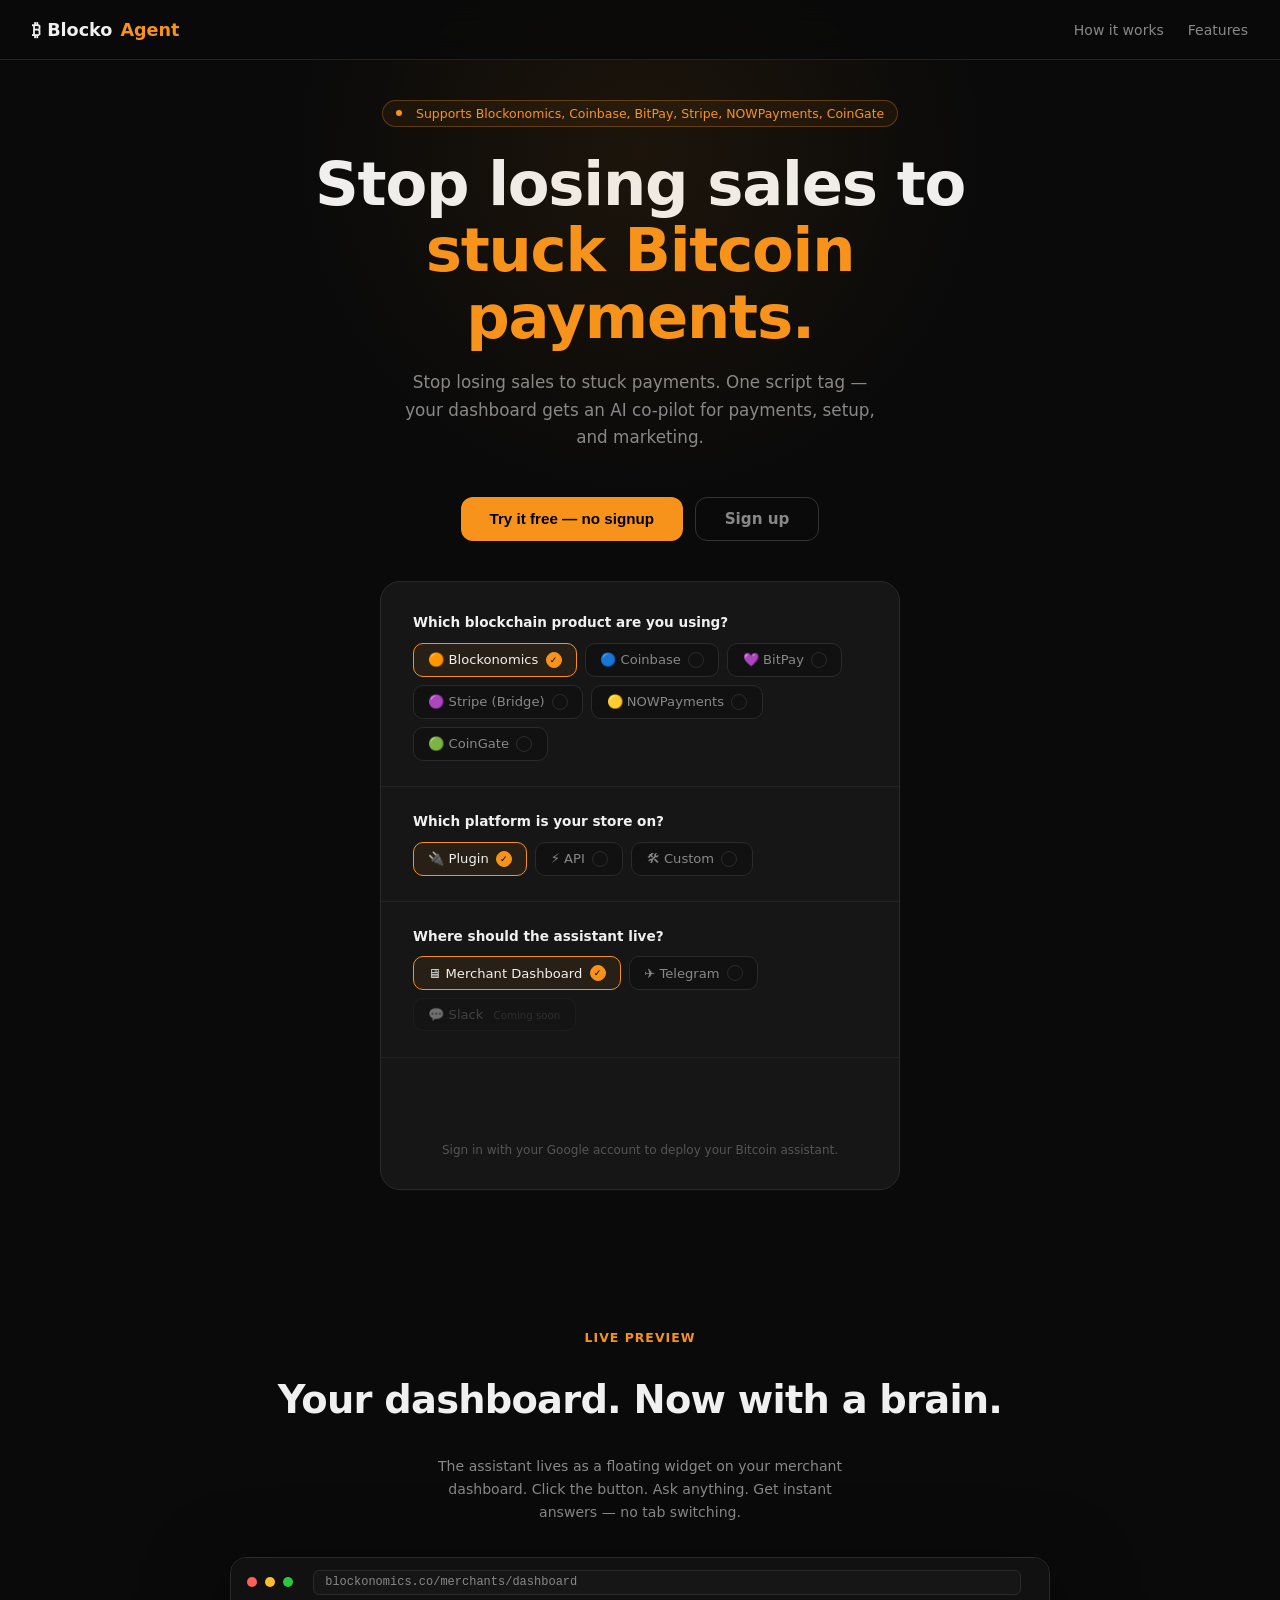
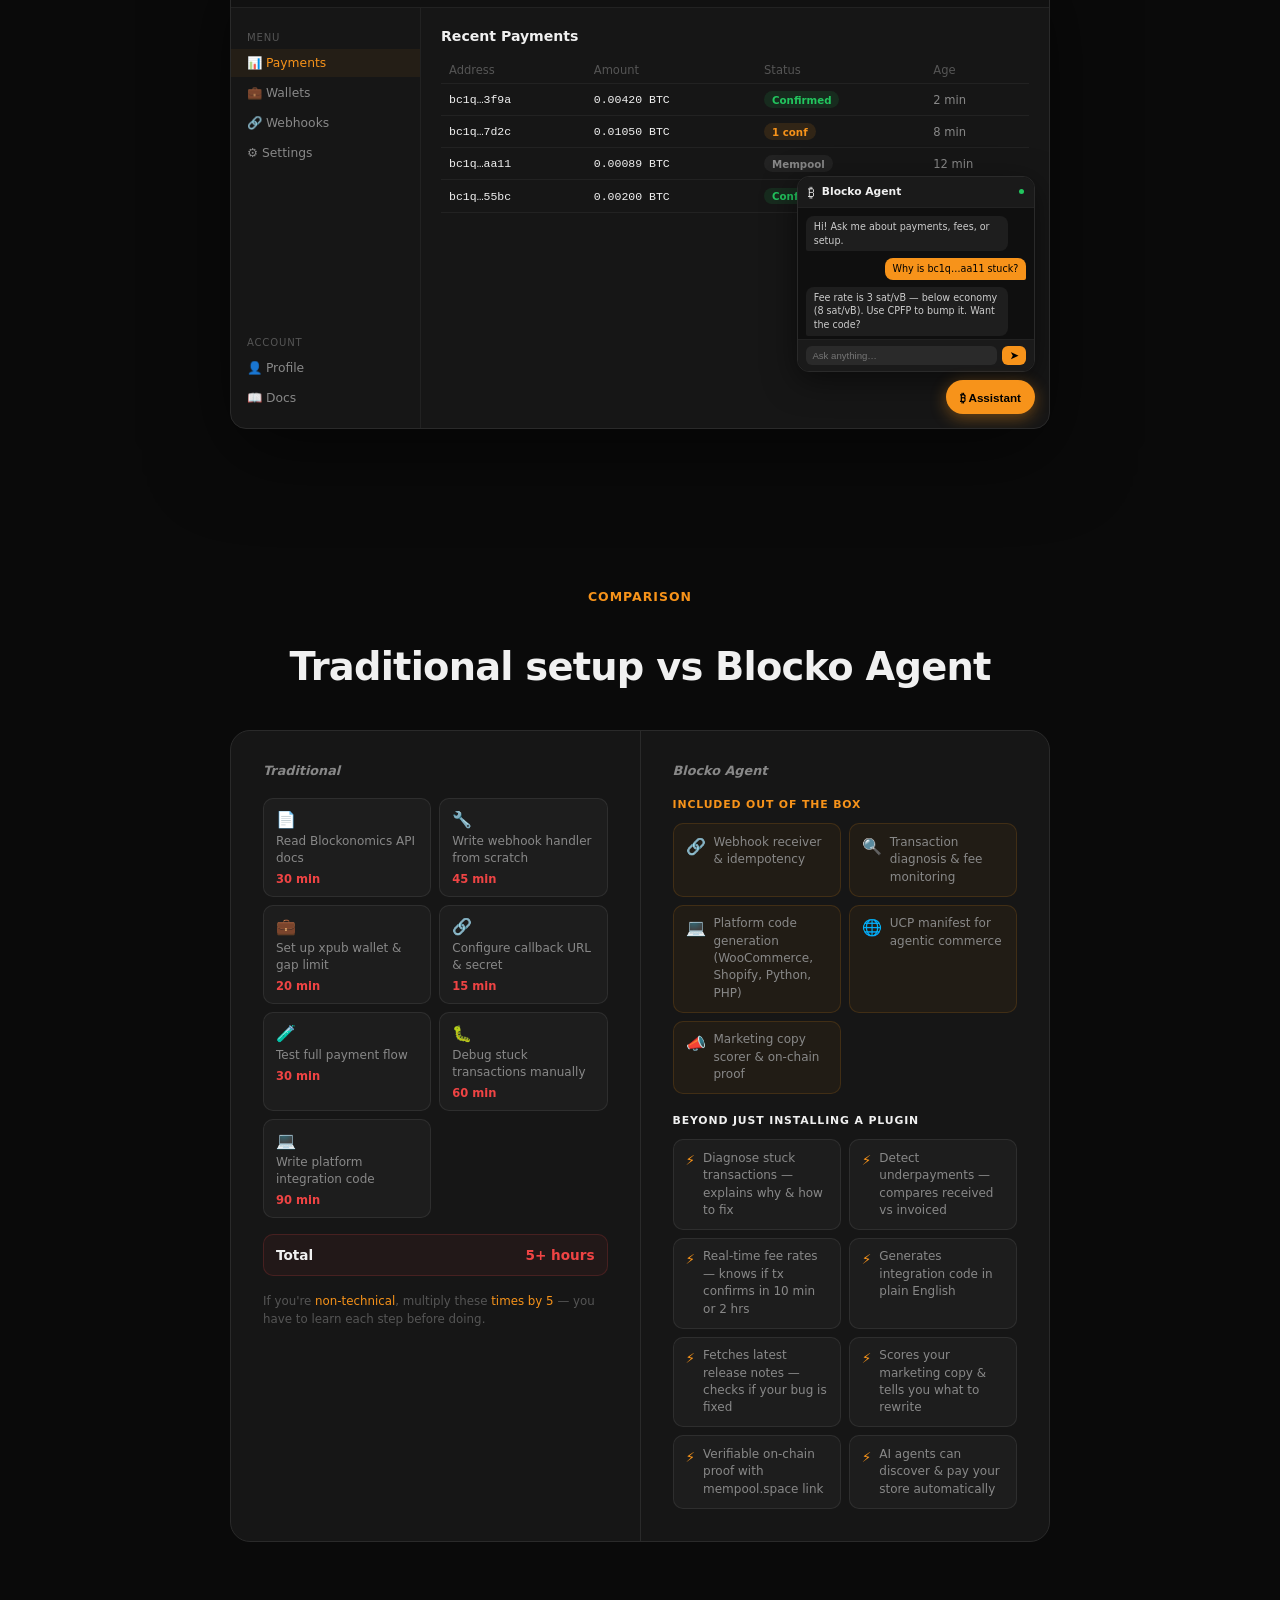
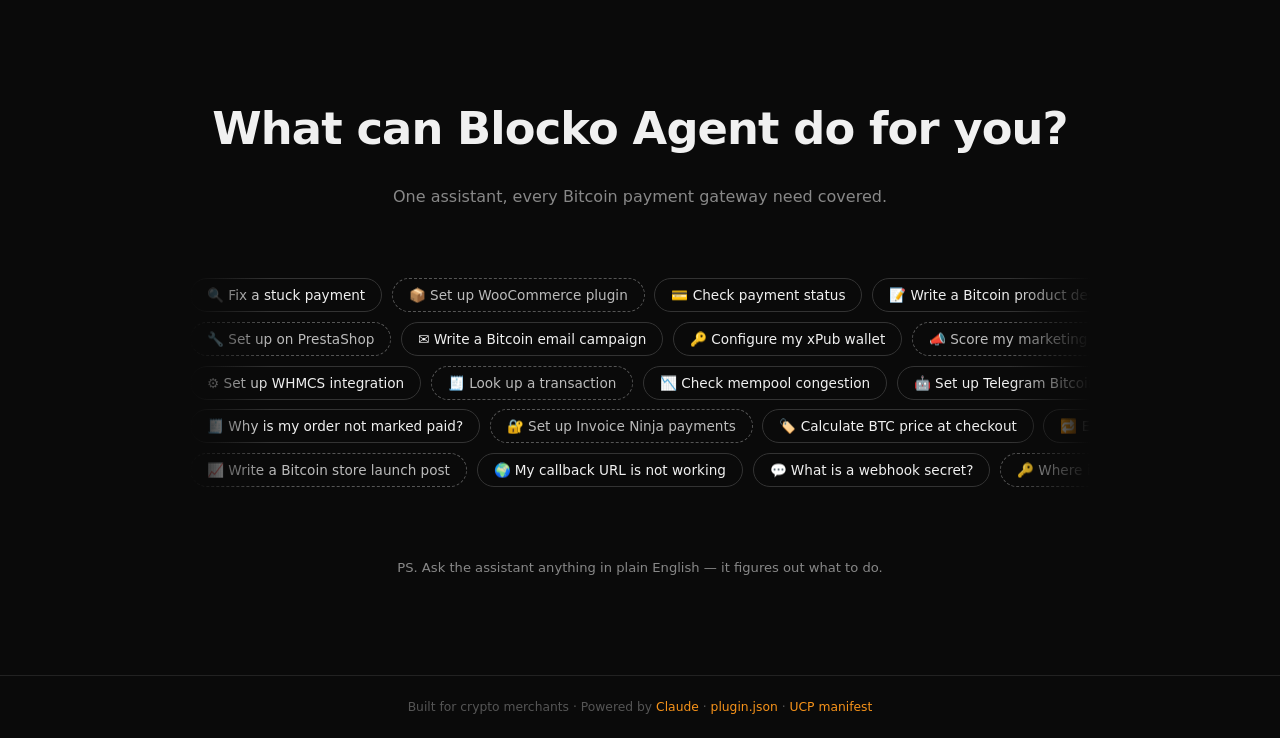
==== static/index.html @ c7f93635 "new ones" ====
<!DOCTYPE html>
<html lang="en">
<head>
  <meta charset="UTF-8"/>
  <meta name="viewport" content="width=device-width, initial-scale=1.0"/>
  <title>Blocko Agent — Bitcoin Merchant Assistant</title>
  <!-- Google Identity Services -->
  <script src="https://accounts.google.com/gsi/client" async defer></script>
  <style>
    *, *::before, *::after { box-sizing: border-box; margin: 0; padding: 0; }

    :root {
      --bg:       #0a0a0a;
      --surface:  #111111;
      --card:     #161616;
      --border:   #222222;
      --border2:  #2a2a2a;
      --orange:   #f7931a;
      --orange2:  #e07d10;
      --text:     #f0f0f0;
      --muted:    #888;
      --muted2:   #555;
    }

    html { scroll-behavior: smooth; }

    body {
      font-family: system-ui, -apple-system, 'Segoe UI', sans-serif;
      background: var(--bg);
      color: var(--text);
      min-height: 100vh;
      overflow-x: hidden;
    }

    /* ── NAV ──────────────────────────────────────────────────── */
    nav {
      position: fixed; top: 0; left: 0; right: 0; z-index: 100;
      display: flex; align-items: center; justify-content: space-between;
      padding: 0 2rem;
      height: 60px;
      background: rgba(10,10,10,0.85);
      backdrop-filter: blur(12px);
      border-bottom: 1px solid var(--border);
    }
    .nav-logo {
      display: flex; align-items: center; gap: 0.5rem;
      font-size: 1.1rem; font-weight: 700; color: var(--text);
      text-decoration: none;
    }
    .nav-logo span { color: var(--orange); }
    .nav-links { display: flex; align-items: center; gap: 1.5rem; }
    .nav-links a {
      font-size: 0.875rem; color: var(--muted);
      text-decoration: none; transition: color 0.15s;
    }
    .nav-links a:hover { color: var(--text); }
    .nav-cta {
      font-size: 0.875rem; font-weight: 600;
      padding: 0.45rem 1.1rem; border-radius: 8px;
      background: var(--orange); color: #000;
      text-decoration: none; transition: background 0.15s;
    }
    .nav-cta:hover { background: var(--orange2); }

    /* ── HERO ────────────────────────────────────────────────── */
    #hero {
      min-height: 100vh;
      display: flex; flex-direction: column;
      align-items: center; justify-content: center;
      padding: 100px 1.5rem 60px;
      position: relative;
      overflow: hidden;
    }
    #hero::before {
      content: '';
      position: absolute; top: -200px; left: 50%; transform: translateX(-50%);
      width: 700px; height: 700px;
      background: radial-gradient(circle, rgba(247,147,26,0.08) 0%, transparent 70%);
      pointer-events: none;
    }

    .hero-badge {
      display: inline-flex; align-items: center; gap: 0.4rem;
      font-size: 0.78rem; font-weight: 500;
      padding: 0.3rem 0.8rem; border-radius: 100px;
      border: 1px solid rgba(247,147,26,0.3);
      color: var(--orange); background: rgba(247,147,26,0.06);
      margin-bottom: 1.5rem;
    }
    .hero-badge .dot { width: 6px; height: 6px; border-radius: 50%; background: var(--orange); display:inline-block; }

    .hero-title {
      font-size: clamp(2.2rem, 5vw, 3.8rem);
      font-weight: 800;
      text-align: center;
      line-height: 1.1;
      letter-spacing: -0.02em;
      max-width: 720px;
      margin-bottom: 1.1rem;
    }
    .hero-title span { color: var(--orange); }

    .hero-sub {
      font-size: 1.05rem; color: var(--muted);
      text-align: center; max-width: 480px;
      line-height: 1.65; margin-bottom: 2.8rem;
    }

    /* Setup Card */
    .setup-card {
      width: 100%; max-width: 520px;
      background: var(--card);
      border: 1px solid var(--border2);
      border-radius: 20px;
      padding: 2rem;
      display: flex; flex-direction: column; gap: 1.6rem;
    }
    .setup-group label {
      display: block;
      font-size: 0.85rem; font-weight: 500; color: var(--muted);
      margin-bottom: 0.8rem;
    }
    .setup-group label strong { color: var(--text); }
    .option-row { display: flex; flex-wrap: wrap; gap: 0.5rem; }
    .opt {
      display: flex; align-items: center; gap: 0.45rem;
      padding: 0.5rem 0.9rem;
      border-radius: 10px;
      border: 1px solid var(--border2);
      background: var(--surface);
      font-size: 0.82rem; font-weight: 500; color: var(--muted);
      cursor: pointer; transition: all 0.15s;
      user-select: none;
    }
    .opt:hover { border-color: var(--orange); color: var(--text); }
    .opt.selected { border-color: var(--orange); background: rgba(247,147,26,0.08); color: var(--text); }
    .opt .check {
      width: 16px; height: 16px; border-radius: 50%;
      border: 1px solid var(--border2);
      display: flex; align-items: center; justify-content: center;
      font-size: 9px; color: transparent; transition: all 0.15s;
    }
    .opt.selected .check { background: var(--orange); border-color: var(--orange); color: #000; }
    .opt.coming { opacity: 0.38; cursor: not-allowed; pointer-events: none; }

    .card-divider { height: 1px; background: var(--border); margin: 0 -2rem; }

    .launch-btn {
      width: 100%; padding: 0.85rem; border: none; border-radius: 12px;
      background: var(--orange); color: #000;
      font-size: 0.95rem; font-weight: 700; cursor: pointer;
      transition: background 0.15s, transform 0.1s;
      display: flex; align-items: center; justify-content: center; gap: 0.5rem;
    }
    .launch-btn:hover { background: var(--orange2); transform: translateY(-1px); }
    .card-footer { text-align: center; font-size: 0.75rem; color: var(--muted2); }
    .card-footer a { color: var(--orange); text-decoration: none; }

    /* ── PREVIEW ─────────────────────────────────────────────── */
    #preview {
      padding: 80px 1.5rem;
      display: flex; flex-direction: column; align-items: center; gap: 2rem;
    }
    .section-label {
      font-size: 0.78rem; font-weight: 600; letter-spacing: 0.08em;
      color: var(--orange); text-transform: uppercase; text-align: center;
    }
    .section-title {
      font-size: clamp(1.6rem, 3vw, 2.4rem); font-weight: 800;
      text-align: center; letter-spacing: -0.02em; line-height: 1.2;
    }
    .browser-mockup {
      width: 100%; max-width: 820px;
      background: var(--card); border: 1px solid var(--border2);
      border-radius: 16px; overflow: hidden;
      box-shadow: 0 24px 80px rgba(0,0,0,0.5);
    }
    .browser-bar {
      background: var(--surface); padding: 0.75rem 1rem;
      display: flex; align-items: center; gap: 0.5rem;
      border-bottom: 1px solid var(--border);
    }
    .bdot { width: 10px; height: 10px; border-radius: 50%; }
    .bd-r { background:#ff5f57; } .bd-y { background:#febc2e; } .bd-g { background:#28c840; }
    .browser-url {
      flex: 1; margin: 0 0.75rem;
      background: var(--card); border: 1px solid var(--border2);
      border-radius: 6px; padding: 0.3rem 0.7rem;
      font-size: 0.75rem; color: var(--muted); font-family: monospace;
    }
    .dash-body { display: flex; height: 420px; }
    .dash-sidebar {
      width: 190px; border-right: 1px solid var(--border);
      padding: 1rem 0; display: flex; flex-direction: column; gap: 0.1rem; flex-shrink: 0;
    }
    .ds-title { padding: 0.5rem 1rem 0.25rem; font-size: 0.63rem; text-transform: uppercase; letter-spacing: 0.08em; color: var(--muted2); }
    .ds-item { padding: 0.45rem 1rem; font-size: 0.77rem; color: var(--muted); display: flex; align-items: center; gap: 0.45rem; }
    .ds-item.active { color: var(--orange); background: rgba(247,147,26,0.06); }
    .dash-main { flex: 1; padding: 1.25rem; position: relative; overflow: hidden; }
    .dash-main h3 { font-size: 0.88rem; color: var(--text); margin-bottom: 0.75rem; }
    .mock-table { width: 100%; border-collapse: collapse; font-size: 0.72rem; }
    .mock-table th { color: var(--muted2); font-weight: 500; padding: 0.4rem 0.5rem; text-align: left; border-bottom: 1px solid var(--border); }
    .mock-table td { padding: 0.45rem 0.5rem; color: var(--muted); border-bottom: 1px solid var(--border); }
    .mock-table td.val { color: var(--text); font-family: monospace; }
    .badge { display: inline-block; padding: 0.15rem 0.5rem; border-radius: 100px; font-size: 0.64rem; font-weight: 600; }
    .conf { background:rgba(34,197,94,0.12); color:#22c55e; }
    .pend { background:rgba(247,147,26,0.12); color:var(--orange); }
    .memp { background:rgba(120,120,120,0.12); color:var(--muted); }
    .widget-bubble { position: absolute; right: 14px; bottom: 14px; display: flex; flex-direction: column; align-items: flex-end; gap: 8px; }
    .widget-panel {
      width: 238px; height: 196px; background: #0f0f0f;
      border: 1px solid #2a2a2a; border-radius: 12px; overflow: hidden;
      box-shadow: 0 8px 32px rgba(0,0,0,0.5); display: flex; flex-direction: column;
    }
    .wp-hdr { background:#1a1a1a; padding:0.42rem 0.65rem; display:flex; align-items:center; gap:0.4rem; border-bottom:1px solid #222; }
    .wp-hdr .wi { font-size:0.85rem; }
    .wp-hdr .wt { font-size:0.67rem; font-weight:600; color:#f0f0f0; }
    .wp-hdr .wd { width:5px; height:5px; border-radius:50%; background:#22c55e; margin-left:auto; }
    .wp-msgs { flex:1; padding:0.5rem; display:flex; flex-direction:column; gap:0.4rem; overflow:hidden; }
    .wm { padding:0.28rem 0.48rem; border-radius:8px; font-size:0.6rem; line-height:1.4; max-width:92%; }
    .wm.b { background:#1e1e1e; color:#ccc; align-self:flex-start; border-bottom-left-radius:2px; }
    .wm.u { background:#f7931a; color:#000; align-self:flex-end; border-bottom-right-radius:2px; }
    .wp-inp { padding:0.38rem 0.5rem; background:#1a1a1a; border-top:1px solid #222; display:flex; gap:0.3rem; }
    .wp-inp input { flex:1; background:#2a2a2a; border:none; border-radius:6px; padding:0.25rem 0.4rem; font-size:0.6rem; color:#888; }
    .wp-inp button { background:#f7931a; border:none; border-radius:6px; padding:0.25rem 0.5rem; font-size:0.6rem; font-weight:700; color:#000; }
    .float-btn {
      display:flex; align-items:center; gap:6px; background:var(--orange);
      color:#000; border:none; border-radius:100px; padding:0 14px; height:34px;
      font-size:0.73rem; font-weight:700; cursor:pointer;
      box-shadow:0 4px 16px rgba(247,147,26,0.4);
    }

    /* ── COMPARISON ──────────────────────────────────────────── */
    #comparison {
      padding: 80px 1.5rem;
      display: flex; flex-direction: column; align-items: center; gap: 2.5rem;
    }
    .compare-grid {
      width: 100%; max-width: 820px;
      display: grid; grid-template-columns: 1fr 1px 1fr;
      background: var(--card); border: 1px solid var(--border2); border-radius: 20px; overflow: hidden;
    }
    .compare-col { padding: 2rem; }
    .compare-div { background: var(--border2); }
    .compare-col h3 { font-size: 0.8rem; font-style: italic; color: var(--muted); margin-bottom: 1.25rem; }
    .cmp-row { display:flex; justify-content:space-between; align-items:center; padding:0.55rem 0; border-bottom:1px solid var(--border); font-size:0.81rem; color:var(--muted); }
    .cmp-row .t { color:var(--muted2); font-size:0.77rem; white-space:nowrap; margin-left:1rem; }
    .cmp-total { display:flex; justify-content:space-between; padding:0.7rem 0 0; font-size:0.85rem; font-weight:700; color:var(--text); }
    .cmp-total .t { color:#ef4444; }
    .cmp-note { font-size:0.74rem; color:var(--muted2); margin-top:1rem; line-height:1.55; }
    .cmp-note .hl { color:var(--orange); }
    .big-time { font-size:4rem; font-weight:900; color:var(--text); line-height:1; margin:0.5rem 0 0.75rem; }
    .big-desc { font-size:0.81rem; color:var(--muted); line-height:1.65; }
    .incl-box { margin-top:1.5rem; padding:1rem; background:rgba(247,147,26,0.05); border:1px solid rgba(247,147,26,0.18); border-radius:12px; font-size:0.77rem; color:var(--muted); line-height:1.7; }
    .incl-box strong { color:var(--orange); }
    .trad-grid { display:grid; grid-template-columns:1fr 1fr; gap:0.5rem; margin-bottom:1rem; }
    .trad-card {
      display:flex; flex-direction:column; gap:0.3rem;
      background:rgba(255,255,255,0.03); border:1px solid rgba(255,255,255,0.08);
      border-radius:10px; padding:0.65rem 0.75rem;
    }
    .trad-icon { font-size:1rem; }
    .trad-label { font-size:0.75rem; color:var(--muted); line-height:1.4; }
    .trad-time { font-size:0.72rem; font-weight:700; color:#ef4444; }
    .trad-total { display:flex; justify-content:space-between; align-items:center; padding:0.75rem 0.75rem; background:rgba(239,68,68,0.06); border:1px solid rgba(239,68,68,0.18); border-radius:10px; font-size:0.85rem; font-weight:700; color:var(--text); margin-bottom:0.75rem; }
    .agent-section-label { font-size:0.68rem; font-weight:700; text-transform:uppercase; letter-spacing:0.08em; margin-bottom:0.75rem; }
    .agent-features { display:grid; grid-template-columns:1fr 1fr; gap:0.5rem; margin-bottom:1rem; }
    .agent-feat {
      display:flex; align-items:flex-start; gap:0.5rem;
      background:rgba(247,147,26,0.05); border:1px solid rgba(247,147,26,0.15);
      border-radius:10px; padding:0.6rem 0.75rem;
      font-size:0.75rem; color:var(--muted); line-height:1.45;
    }
    .agent-feat .fi { font-size:1rem; flex-shrink:0; margin-top:0.05rem; }
    .agent-beyond { display:grid; grid-template-columns:1fr 1fr; gap:0.5rem; }
    .agent-beyond-item {
      display:flex; align-items:flex-start; gap:0.5rem;
      background:rgba(255,255,255,0.03); border:1px solid rgba(255,255,255,0.08);
      border-radius:10px; padding:0.6rem 0.75rem;
      font-size:0.75rem; color:var(--muted); line-height:1.45;
    }
    .agent-beyond-item .fi { color:var(--orange); font-size:0.85rem; flex-shrink:0; margin-top:0.1rem; }

    /* ── USE CASES ───────────────────────────────────────────── */
    #usecases {
      padding: 80px 1.5rem 100px;
      display: flex; flex-direction: column; align-items: center; gap: 2rem;
    }
    .tags-wrap { width:100%; max-width:900px; overflow:hidden; position:relative; }
    .tags-wrap::before, .tags-wrap::after {
      content:''; position:absolute; top:0; bottom:0; width:80px; z-index:2; pointer-events:none;
    }
    .tags-wrap::before { left:0; background:linear-gradient(to right, var(--bg), transparent); }
    .tags-wrap::after  { right:0; background:linear-gradient(to left,  var(--bg), transparent); }
    .trow { display:flex; gap:0.6rem; width:max-content; margin-bottom:0.6rem; }
    .trow.r1 { animation: sl 28s linear infinite; }
    .trow.r2 { animation: sr 34s linear infinite; }
    .trow.r3 { animation: sl 22s linear infinite; }
    @keyframes sl { from{transform:translateX(0)} to{transform:translateX(-50%)} }
    @keyframes sr { from{transform:translateX(-50%)} to{transform:translateX(0)} }
    .utag {
      display:inline-flex; align-items:center; gap:0.5rem;
      padding:0.5rem 1rem; border:1px solid #333;
      border-radius:100px; background:transparent;
      font-size:0.85rem; color:var(--text); white-space:nowrap;
      font-weight:500;
    }
    .utag.dash { border-style: dashed; border-color: #555; color: #bbb; }
    .uc-ps { font-size:0.82rem; color:var(--muted2); text-align:center; margin-top:2rem; font-style:italic; }
    .uc-ps em { color:var(--muted); font-style:normal; }

    .google-btn {
      width:100%; padding:0.75rem; border-radius:12px;
      background:#fff; color:#1f1f1f;
      border: none;
      font-size:0.92rem; font-weight:600;
      cursor:pointer; transition: box-shadow 0.15s, transform 0.1s;
      display:flex; align-items:center; justify-content:center; gap:0.6rem;
      font-family: system-ui, sans-serif;
    }
    .google-btn:hover { box-shadow: 0 2px 12px rgba(255,255,255,0.15); transform:translateY(-1px); }
    .google-btn:active { transform:translateY(0); }

    .ptab {
      padding:0.35rem 0.85rem; border-radius:100px; border:1px solid #2a2a2a;
      background:transparent; color:var(--muted); font-size:0.75rem; cursor:pointer;
      transition:all 0.15s;
    }
    .ptab:hover { border-color:#555; color:var(--text); }
    .ptab.active { background:var(--orange); color:#000; border-color:var(--orange); font-weight:600; }

    /* ── FOOTER ──────────────────────────────────────────────── */
    footer { border-top:1px solid var(--border); padding:1.5rem; text-align:center; font-size:0.77rem; color:var(--muted2); }
    footer a { color:var(--orange); text-decoration:none; }
  </style>
</head>
<body>
<!-- Runs before paint — redirects immediately if already signed in, no flash -->
<script>
  if (localStorage.getItem('blocko_merchant')) {
    window.location.replace('/dashboard.html');
  }
</script>

<!-- NAV -->
<nav>
  <a href="#" class="nav-logo">₿ Blocko<span>Agent</span></a>
  <div class="nav-links">
    <a href="#comparison">How it works</a>
    <a href="#usecases">Features</a>
    <a id="nav-dashboard-link" href="/dashboard.html" style="display:none;color:var(--orange);font-weight:600;">Dashboard</a>
    <button id="nav-logout-btn" onclick="navLogout()" style="display:none;font-size:0.875rem;font-weight:600;padding:0.4rem 1rem;border:1px solid #333;border-radius:8px;background:transparent;color:var(--muted);cursor:pointer;transition:all 0.15s;" onmouseover="this.style.color='#f55';this.style.borderColor='#f55'" onmouseout="this.style.color='var(--muted)';this.style.borderColor='#333'">Logout</button>
  </div>
</nav>

<!-- ══════════════════════════════════════════════════════════════
     SECTION 1 — HERO (like SimpleClaw deploy card)
══════════════════════════════════════════════════════════════ -->
<section id="hero">
  <div class="hero-badge">
    <span class="dot"></span>&nbsp; Supports Blockonomics, Coinbase, BitPay, Stripe, NOWPayments, CoinGate
  </div>

  <h1 class="hero-title">
    Stop losing sales to<br/><span>stuck Bitcoin payments.</span>
  </h1>
  <p class="hero-sub">
    Stop losing sales to stuck payments. One script tag — your
    dashboard gets an AI co-pilot for payments, setup, and marketing.
  </p>

  <!-- Try before signup CTA -->
  <div style="display:flex;gap:0.75rem;margin-bottom:2.5rem;">
    <button onclick="openTrialChat()" style="padding:0.75rem 1.8rem;border:none;border-radius:12px;background:var(--orange);color:#000;font-size:0.95rem;font-weight:700;cursor:pointer;transition:all 0.15s;display:flex;align-items:center;gap:0.5rem;" onmouseover="this.style.transform='translateY(-1px)'" onmouseout="this.style.transform='none'">
      Try it free — no signup
    </button>
    <a href="#hero" onclick="event.preventDefault();document.getElementById('setup-card').scrollIntoView({behavior:'smooth'})" style="padding:0.75rem 1.8rem;border:1px solid #333;border-radius:12px;background:transparent;color:var(--muted);font-size:0.95rem;font-weight:600;cursor:pointer;text-decoration:none;display:flex;align-items:center;transition:all 0.15s;" onmouseover="this.style.borderColor='#555';this.style.color='var(--text)'" onmouseout="this.style.borderColor='#333';this.style.color='var(--muted)'">
      Sign up
    </a>
  </div>

  <!-- Welcome back card — shown when user has signed up before but is logged out -->
  <div id="welcome-back-card" class="setup-card" style="display:none;text-align:center;">
    <div style="font-size:2.5rem;margin-bottom:0.75rem;">₿</div>
    <div style="font-size:1.1rem;font-weight:700;margin-bottom:0.4rem;">Welcome back, <span id="wb-name" style="color:var(--orange);"></span></div>
    <div style="font-size:0.85rem;color:var(--muted);margin-bottom:1.75rem;">Sign in to continue to your dashboard.</div>

    <div id="wb-google-wrap" style="display:none;justify-content:center;margin-bottom:1rem;"></div>
    <button id="wb-fallback-btn" class="google-btn" style="margin-bottom:1rem;" onclick="handleWelcomeBackSignIn()">
      <svg width="18" height="18" viewBox="0 0 48 48" style="flex-shrink:0">
        <path fill="#EA4335" d="M24 9.5c3.54 0 6.71 1.22 9.21 3.6l6.85-6.85C35.9 2.38 30.47 0 24 0 14.62 0 6.51 5.38 2.56 13.22l7.98 6.19C12.43 13.72 17.74 9.5 24 9.5z"/>
        <path fill="#4285F4" d="M46.98 24.55c0-1.57-.15-3.09-.38-4.55H24v9.02h12.94c-.58 2.96-2.26 5.48-4.78 7.18l7.73 6c4.51-4.18 7.09-10.36 7.09-17.65z"/>
        <path fill="#FBBC05" d="M10.53 28.59c-.48-1.45-.76-2.99-.76-4.59s.27-3.14.76-4.59l-7.98-6.19C.92 16.46 0 20.12 0 24c0 3.88.92 7.54 2.56 10.78l7.97-6.19z"/>
        <path fill="#34A853" d="M24 48c6.48 0 11.93-2.13 15.89-5.81l-7.73-6c-2.15 1.45-4.92 2.3-8.16 2.3-6.26 0-11.57-4.22-13.47-9.91l-7.98 6.19C6.51 42.62 14.62 48 24 48z"/>
      </svg>
      Sign in with Google
    </button>
    <div>
      <a href="#" onclick="showSetupForm(event)" style="font-size:0.78rem;color:var(--muted);text-decoration:underline;">Not you? Sign in with a different account</a>
    </div>
  </div>

  <!-- Setup card — shown only on first visit -->
  <div class="setup-card" id="setup-card">

    <div class="setup-group">
      <label><strong>Which blockchain product are you using?</strong></label>
      <div class="option-row" id="chain" style="flex-wrap:wrap;">
        <div class="opt selected" data-v="blockonomics">🟠 Blockonomics <span class="check">✓</span></div>
        <div class="opt" data-v="coinbase">🔵 Coinbase <span class="check">✓</span></div>
        <div class="opt" data-v="bitpay">💜 BitPay <span class="check">✓</span></div>
        <div class="opt" data-v="stripe">🟣 Stripe (Bridge) <span class="check">✓</span></div>
        <div class="opt" data-v="nowpayments">🟡 NOWPayments <span class="check">✓</span></div>
        <div class="opt" data-v="coingate">🟢 CoinGate <span class="check">✓</span></div>
      </div>
    </div>

    <div class="card-divider"></div>

    <div class="setup-group">
      <label><strong>Which platform is your store on?</strong></label>
      <div class="option-row" id="plat">
        <div class="opt selected" data-v="plugin">🔌 Plugin <span class="check">✓</span></div>
        <div class="opt" data-v="api">⚡ API <span class="check">✓</span></div>
        <div class="opt" data-v="custom">🛠 Custom <span class="check">✓</span></div>
      </div>
    </div>

    <div class="card-divider"></div>

    <div class="setup-group">
      <label><strong>Where should the assistant live?</strong></label>
      <div class="option-row" id="chan">
        <div class="opt selected" data-v="dash">🖥 Merchant Dashboard <span class="check">✓</span></div>
        <div class="opt" data-v="telegram">✈️ Telegram <span class="check">✓</span></div>
        <div class="opt coming">💬 Slack <span style="font-size:.64rem;color:var(--muted2);margin-left:3px;">Coming soon</span></div>
      </div>
    </div>

    <div class="card-divider"></div>

    <!-- Google Identity Services button (only rendered when GOOGLE_CLIENT_ID is injected) -->
    <div id="g_id_onload"
         data-client_id="925326144634-nipnhqbi6ss76av8ttlqr9fnku62t1rt.apps.googleusercontent.com"
         data-callback="onGoogleCredential"
         data-auto_prompt="false">
    </div>
    <div id="google-signin-wrap" style="display:none;justify-content:center;">
      <div class="g_id_signin"
           data-type="standard"
           data-shape="rectangular"
           data-theme="outline"
           data-text="signin_with"
           data-size="large"
           data-logo_alignment="left"
           data-width="320">
      </div>
    </div>

    <!-- Default sign-in button — always shown unless real GSI takes over -->
    <button id="fallback-signin-btn" class="google-btn" onclick="handleFallbackSignIn()">
      <svg width="18" height="18" viewBox="0 0 48 48" style="flex-shrink:0">
        <path fill="#EA4335" d="M24 9.5c3.54 0 6.71 1.22 9.21 3.6l6.85-6.85C35.9 2.38 30.47 0 24 0 14.62 0 6.51 5.38 2.56 13.22l7.98 6.19C12.43 13.72 17.74 9.5 24 9.5z"/>
        <path fill="#4285F4" d="M46.98 24.55c0-1.57-.15-3.09-.38-4.55H24v9.02h12.94c-.58 2.96-2.26 5.48-4.78 7.18l7.73 6c4.51-4.18 7.09-10.36 7.09-17.65z"/>
        <path fill="#FBBC05" d="M10.53 28.59c-.48-1.45-.76-2.99-.76-4.59s.27-3.14.76-4.59l-7.98-6.19C.92 16.46 0 20.12 0 24c0 3.88.92 7.54 2.56 10.78l7.97-6.19z"/>
        <path fill="#34A853" d="M24 48c6.48 0 11.93-2.13 15.89-5.81l-7.73-6c-2.15 1.45-4.92 2.3-8.16 2.3-6.26 0-11.57-4.22-13.47-9.91l-7.98 6.19C6.51 42.62 14.62 48 24 48z"/>
      </svg>
      Sign in with Google
    </button>

    <p class="card-footer" style="margin-top:0.5rem;">
      Sign in with your Google account to deploy your Bitcoin assistant.
    </p>
  </div>

  <!-- Code snippet modal -->
  <div id="snippet-modal" style="display:none;position:fixed;inset:0;z-index:300;background:rgba(0,0,0,0.85);align-items:center;justify-content:center;overflow-y:auto;padding:1rem;">
    <div style="background:#161616;border:1px solid #2a2a2a;border-radius:20px;padding:2rem;max-width:560px;width:100%;margin:auto;">

      <div style="font-size:1.05rem;font-weight:700;margin-bottom:0.3rem;">Add Blocko Agent to your store</div>
      <p style="font-size:0.82rem;color:#888;margin-bottom:1.5rem;">Choose where you want the assistant to live, then follow the steps.</p>

      <!-- Snippet — only shown for Merchant Dashboard tab -->
      <div id="snippet-block" style="background:#0f0f0f;border:1px solid #2a2a2a;border-radius:10px;padding:0.85rem 1rem;margin-bottom:1.5rem;position:relative;">
        <code id="snippet-code" style="font-size:0.7rem;color:#f0f0f0;font-family:monospace;word-break:break-all;line-height:1.7;display:block;padding-right:4rem;"></code>
        <button onclick="copySnippet()" id="copy-btn" style="position:absolute;top:0.6rem;right:0.6rem;background:#f7931a;border:none;border-radius:6px;padding:0.3rem 0.8rem;font-size:0.72rem;font-weight:700;color:#000;cursor:pointer;">Copy</button>
      </div>

      <!-- Platform tabs -->
      <div style="display:flex;gap:0.4rem;margin-bottom:1rem;">
        <button class="ptab active" onclick="showTab('dash',this)">🖥 Merchant Dashboard</button>
        <button class="ptab" onclick="showTab('telegram',this)">✈️ Telegram</button>
      </div>

      <!-- Instructions — dynamic based on platform selection -->
      <div id="tab-dash" class="ptab-content" style="font-size:0.8rem;color:#aaa;line-height:1.8;">

        <!-- Platform sub-tabs (shown only when >1 platform selected) -->
        <div id="plat-subtabs" style="display:none;gap:0.35rem;margin-bottom:1rem;flex-wrap:wrap;"></div>

        <!-- Unified instruction panel -->
        <div id="instr-panel">

          <div id="instr-plugin" style="display:none;">
            <strong style="color:#f0f0f0;">Plugin-based store (WooCommerce / Shopify / PrestaShop)</strong><br/><br/>
            <strong style="color:#ccc;">WooCommerce:</strong> Go to <code style="background:#2a2a2a;padding:1px 5px;border-radius:3px;">Appearance → Theme Editor → footer.php</code>, paste just before <code style="background:#2a2a2a;padding:1px 5px;border-radius:3px;">&lt;/body&gt;</code>, click <strong style="color:#f7931a;">Update File</strong>.<br/><br/>
            <strong style="color:#ccc;">Shopify:</strong> Go to <code style="background:#2a2a2a;padding:1px 5px;border-radius:3px;">Online Store → Themes → Edit code → theme.liquid</code>, paste before <code style="background:#2a2a2a;padding:1px 5px;border-radius:3px;">&lt;/body&gt;</code>, save.<br/><br/>
            <strong style="color:#ccc;">PrestaShop:</strong> Go to <code style="background:#2a2a2a;padding:1px 5px;border-radius:3px;">Design → Theme & Logo → Advanced customisation</code>, edit <code style="background:#2a2a2a;padding:1px 5px;border-radius:3px;">footer.tpl</code>, paste before <code style="background:#2a2a2a;padding:1px 5px;border-radius:3px;">&lt;/body&gt;</code>.
          </div>

          <div id="instr-api" style="display:none;">
            <strong style="color:#f0f0f0;">API-based store (FastAPI / Flask / Django / Express)</strong><br/><br/>
            1. Open your main layout/template file<br/>
            2. Find the closing <code style="background:#2a2a2a;padding:1px 5px;border-radius:3px;">&lt;/body&gt;</code> tag<br/>
            3. Paste the snippet just above it<br/>
            4. Redeploy — the <strong style="color:#f7931a;">₿ Assistant</strong> button will appear<br/><br/>
            <strong style="color:#ccc;">FastAPI/Flask:</strong> Add to <code style="background:#2a2a2a;padding:1px 5px;border-radius:3px;">base.html</code> &nbsp;|&nbsp;
            <strong style="color:#ccc;">Django:</strong> Add inside <code style="background:#2a2a2a;padding:1px 5px;border-radius:3px;">{% block extrascripts %}</code> &nbsp;|&nbsp;
            <strong style="color:#ccc;">Express:</strong> Add to <code style="background:#2a2a2a;padding:1px 5px;border-radius:3px;">layout.ejs</code>
          </div>

          <div id="instr-custom" style="display:none;">
            <strong style="color:#f0f0f0;">Custom website</strong><br/><br/>
            1. Open your admin/checkout page (e.g. <code style="background:#2a2a2a;padding:1px 5px;border-radius:3px;">admin.html</code>)<br/>
            2. Find <code style="background:#2a2a2a;padding:1px 5px;border-radius:3px;">&lt;/body&gt;</code> at the bottom<br/>
            3. Paste the snippet on the line just above it<br/>
            4. Save and refresh — a <strong style="color:#f7931a;">₿ Assistant</strong> button appears in the bottom-right<br/><br/>
            <strong style="color:#ccc;">Tip:</strong> Add only to your admin page to keep the assistant private.
          </div>

          <div id="instr-default">
            <strong style="color:#f0f0f0;">Add to your store</strong><br/><br/>
            1. Open your page file in a text editor<br/>
            2. Find <code style="background:#2a2a2a;padding:1px 5px;border-radius:3px;">&lt;/body&gt;</code> at the bottom<br/>
            3. Paste the snippet on the line just above it<br/>
            4. Save and refresh — a <strong style="color:#f7931a;">₿ Assistant</strong> button will appear in the bottom-right
          </div>

        </div>
      </div>

      <div id="tab-telegram" class="ptab-content" style="display:none;">

        <!-- How to get token -->
        <div style="font-size:0.78rem;color:#aaa;line-height:1.75;margin-bottom:1.25rem;">
          <strong style="color:#f0f0f0;display:block;margin-bottom:0.5rem;">How to get your bot token:</strong>
          1. Open Telegram and go to <strong style="color:#f0f0f0;">@BotFather</strong><br/>
          2. Start a chat and type <code style="background:#2a2a2a;padding:1px 5px;border-radius:3px;">/newbot</code><br/>
          3. Follow the prompts to name your bot and choose a username<br/>
          4. BotFather will send you a token — copy the entire thing (looks like: <code style="background:#2a2a2a;padding:1px 5px;border-radius:3px;">1234567890:ABCdef...</code>)<br/>
          5. Paste it below and click <strong style="color:#f7931a;">Save &amp; Connect</strong>
        </div>

        <!-- Token input -->
        <div style="margin-bottom:0.75rem;">
          <label style="font-size:0.75rem;color:#888;display:block;margin-bottom:0.4rem;">Enter bot token</label>
          <input id="tg-token" type="text" placeholder="1234567890:ABCdefGHIjklMNOpqrsTUVwxyz"
            style="width:100%;background:#0f0f0f;border:1px solid #2a2a2a;border-radius:8px;padding:0.55rem 0.75rem;color:#f0f0f0;font-size:0.78rem;font-family:monospace;outline:none;"
            onfocus="this.style.borderColor='#f7931a'" onblur="this.style.borderColor='#2a2a2a'"/>
        </div>

        <button onclick="connectTelegram()" style="width:100%;padding:0.65rem;border:none;border-radius:10px;background:#f7931a;color:#000;font-size:0.85rem;font-weight:700;cursor:pointer;margin-bottom:0.5rem;">
          Save &amp; Connect
        </button>

        <div id="tg-status" style="font-size:0.75rem;text-align:center;min-height:1.2rem;color:#22c55e;display:none;">
          Bot token saved. Your Telegram bot is connected.
        </div>
      </div>

      <p style="font-size:0.75rem;color:#444;margin-top:1rem;margin-bottom:1.25rem;">Once added, a <strong style="color:#f7931a;">₿ Assistant</strong> button appears on your admin page. Customers visiting your store will not see it.</p>

      <div style="display:flex;gap:0.75rem;">
        <button onclick="document.getElementById('snippet-modal').style.display='none'" style="flex:1;padding:0.65rem;border:1px solid #2a2a2a;border-radius:10px;background:transparent;color:#888;font-size:0.85rem;cursor:pointer;">Close</button>
        <a href="/widget" style="flex:1;padding:0.65rem;border:none;border-radius:10px;background:#f7931a;color:#000;font-size:0.85rem;font-weight:700;cursor:pointer;text-align:center;text-decoration:none;">Preview widget →</a>
      </div>
    </div>
  </div>
</section>

<!-- ══════════════════════════════════════════════════════════════
     SECTION 2 — LIVE DASHBOARD PREVIEW (image / mockup)
══════════════════════════════════════════════════════════════ -->
<section id="preview">
  <p class="section-label">Live preview</p>
  <h2 class="section-title">Your dashboard. Now with a brain.</h2>
  <p style="color:var(--muted);font-size:.88rem;text-align:center;max-width:440px;line-height:1.65;">
    The assistant lives as a floating widget on your merchant dashboard.
    Click the button. Ask anything. Get instant answers — no tab switching.
  </p>

  <div class="browser-mockup">
    <div class="browser-bar">
      <div class="bdot bd-r"></div>
      <div class="bdot bd-y"></div>
      <div class="bdot bd-g"></div>
      <div class="browser-url">blockonomics.co/merchants/dashboard</div>
    </div>
    <div class="dash-body">
      <div class="dash-sidebar">
        <div class="ds-title">Menu</div>
        <div class="ds-item active">📊 Payments</div>
        <div class="ds-item">💼 Wallets</div>
        <div class="ds-item">🔗 Webhooks</div>
        <div class="ds-item">⚙️ Settings</div>
        <div class="ds-title" style="margin-top:auto">Account</div>
        <div class="ds-item">👤 Profile</div>
        <div class="ds-item">📖 Docs</div>
      </div>
      <div class="dash-main">
        <h3>Recent Payments</h3>
        <table class="mock-table">
          <thead><tr><th>Address</th><th>Amount</th><th>Status</th><th>Age</th></tr></thead>
          <tbody>
            <tr><td class="val">bc1q…3f9a</td><td class="val">0.00420 BTC</td><td><span class="badge conf">Confirmed</span></td><td>2 min</td></tr>
            <tr><td class="val">bc1q…7d2c</td><td class="val">0.01050 BTC</td><td><span class="badge pend">1 conf</span></td><td>8 min</td></tr>
            <tr><td class="val">bc1q…aa11</td><td class="val">0.00089 BTC</td><td><span class="badge memp">Mempool</span></td><td>12 min</td></tr>
            <tr><td class="val">bc1q…55bc</td><td class="val">0.00200 BTC</td><td><span class="badge conf">Confirmed</span></td><td>1 hr</td></tr>
          </tbody>
        </table>

        <!-- Floating widget mockup -->
        <div class="widget-bubble">
          <div class="widget-panel">
            <div class="wp-hdr">
              <span class="wi">₿</span>
              <span class="wt">Blocko Agent</span>
              <div class="wd"></div>
            </div>
            <div class="wp-msgs">
              <div class="wm b">Hi! Ask me about payments, fees, or setup.</div>
              <div class="wm u">Why is bc1q…aa11 stuck?</div>
              <div class="wm b">Fee rate is 3 sat/vB — below economy (8 sat/vB). Use CPFP to bump it. Want the code?</div>
            </div>
            <div class="wp-inp">
              <input placeholder="Ask anything…" readonly/>
              <button>➤</button>
            </div>
          </div>
          <button class="float-btn">₿ Assistant</button>
        </div>
      </div>
    </div>
  </div>
</section>

<!-- ══════════════════════════════════════════════════════════════
     SECTION 3 — COMPARISON (like SimpleClaw comparison)
══════════════════════════════════════════════════════════════ -->
<section id="comparison">
  <p class="section-label">Comparison</p>
  <h2 class="section-title">Traditional setup vs Blocko Agent</h2>

  <div class="compare-grid">
    <div class="compare-col">
      <h3>Traditional</h3>
      <div class="trad-grid">
        <div class="trad-card"><span class="trad-icon">📄</span><span class="trad-label">Read Blockonomics API docs</span><span class="trad-time">30 min</span></div>
        <div class="trad-card"><span class="trad-icon">🔧</span><span class="trad-label">Write webhook handler from scratch</span><span class="trad-time">45 min</span></div>
        <div class="trad-card"><span class="trad-icon">💼</span><span class="trad-label">Set up xpub wallet &amp; gap limit</span><span class="trad-time">20 min</span></div>
        <div class="trad-card"><span class="trad-icon">🔗</span><span class="trad-label">Configure callback URL &amp; secret</span><span class="trad-time">15 min</span></div>
        <div class="trad-card"><span class="trad-icon">🧪</span><span class="trad-label">Test full payment flow</span><span class="trad-time">30 min</span></div>
        <div class="trad-card"><span class="trad-icon">🐛</span><span class="trad-label">Debug stuck transactions manually</span><span class="trad-time">60 min</span></div>
        <div class="trad-card"><span class="trad-icon">💻</span><span class="trad-label">Write platform integration code</span><span class="trad-time">90 min</span></div>
      </div>
      <div class="trad-total">
        <span>Total</span><span style="color:#ef4444;font-weight:800;">5+ hours</span>
      </div>
      <p class="cmp-note">
        If you're <span class="hl">non-technical</span>, multiply these
        <span class="hl">times by 5</span> — you have to learn each step before doing.
      </p>
    </div>
    <div class="compare-div"></div>
    <div class="compare-col">
      <h3>Blocko Agent</h3>
      <div class="agent-section-label" style="color:var(--orange);">Included out of the box</div>
      <div class="agent-features">
        <div class="agent-feat"><span class="fi">🔗</span><span>Webhook receiver &amp; idempotency</span></div>
        <div class="agent-feat"><span class="fi">🔍</span><span>Transaction diagnosis &amp; fee monitoring</span></div>
        <div class="agent-feat"><span class="fi">💻</span><span>Platform code generation (WooCommerce, Shopify, Python, PHP)</span></div>
        <div class="agent-feat"><span class="fi">🌐</span><span>UCP manifest for agentic commerce</span></div>
        <div class="agent-feat"><span class="fi">📣</span><span>Marketing copy scorer &amp; on-chain proof</span></div>
      </div>

      <div class="agent-section-label" style="color:var(--text);margin-top:1.25rem;">Beyond just installing a plugin</div>
      <div class="agent-beyond">
        <div class="agent-beyond-item"><span class="fi">⚡</span><span>Diagnose stuck transactions — explains why &amp; how to fix</span></div>
        <div class="agent-beyond-item"><span class="fi">⚡</span><span>Detect underpayments — compares received vs invoiced</span></div>
        <div class="agent-beyond-item"><span class="fi">⚡</span><span>Real-time fee rates — knows if tx confirms in 10 min or 2 hrs</span></div>
        <div class="agent-beyond-item"><span class="fi">⚡</span><span>Generates integration code in plain English</span></div>
        <div class="agent-beyond-item"><span class="fi">⚡</span><span>Fetches latest release notes — checks if your bug is fixed</span></div>
        <div class="agent-beyond-item"><span class="fi">⚡</span><span>Scores your marketing copy &amp; tells you what to rewrite</span></div>
        <div class="agent-beyond-item"><span class="fi">⚡</span><span>Verifiable on-chain proof with mempool.space link</span></div>
        <div class="agent-beyond-item"><span class="fi">⚡</span><span>AI agents can discover &amp; pay your store automatically</span></div>
      </div>
    </div>
  </div>
</section>

<!-- ══════════════════════════════════════════════════════════════
     SECTION 4 — SCROLLING USE CASES
══════════════════════════════════════════════════════════════ -->
<section id="usecases">
  <h2 class="section-title" style="font-size:clamp(1.8rem,3.5vw,2.8rem);">What can Blocko Agent do for you?</h2>
  <p style="color:var(--muted);font-size:1rem;text-align:center;margin-bottom:2.5rem;">One assistant, every Bitcoin payment gateway need covered.</p>

  <div class="tags-wrap">
    <div class="trow r1">
      <div class="utag">🔍 Fix a stuck payment</div>
      <div class="utag dash">📦 Set up WooCommerce plugin</div>
      <div class="utag">💳 Check payment status</div>
      <div class="utag">📝 Write a Bitcoin product description</div>
      <div class="utag dash">⚡ Check live Bitcoin fee rates</div>
      <div class="utag">🛒 Set up Shopify redirect</div>
      <div class="utag">💰 Detect an underpayment</div>
      <div class="utag dash">🐍 Generate Python webhook code</div>
      <div class="utag">🔍 Fix a stuck payment</div>
      <div class="utag dash">📦 Set up WooCommerce plugin</div>
      <div class="utag">💳 Check payment status</div>
      <div class="utag">📝 Write a Bitcoin product description</div>
      <div class="utag dash">⚡ Check live Bitcoin fee rates</div>
      <div class="utag">🛒 Set up Shopify redirect</div>
      <div class="utag">💰 Detect an underpayment</div>
      <div class="utag dash">🐍 Generate Python webhook code</div>
    </div>
    <div class="trow r2">
      <div class="utag dash">🔧 Set up on PrestaShop</div>
      <div class="utag">✉️ Write a Bitcoin email campaign</div>
      <div class="utag">🔑 Configure my xPub wallet</div>
      <div class="utag dash">📣 Score my marketing copy</div>
      <div class="utag">🗂️ Explain payment status 0, 1, 2</div>
      <div class="utag">🐘 Generate PHP payment code</div>
      <div class="utag dash">📱 Write a Bitcoin social post</div>
      <div class="utag">🔗 Set up my callback URL</div>
      <div class="utag dash">🔧 Set up on PrestaShop</div>
      <div class="utag">✉️ Write a Bitcoin email campaign</div>
      <div class="utag">🔑 Configure my xPub wallet</div>
      <div class="utag dash">📣 Score my marketing copy</div>
      <div class="utag">🗂️ Explain payment status 0, 1, 2</div>
      <div class="utag">🐘 Generate PHP payment code</div>
      <div class="utag dash">📱 Write a Bitcoin social post</div>
      <div class="utag">🔗 Set up my callback URL</div>
    </div>
    <div class="trow r3">
      <div class="utag">⚙️ Set up WHMCS integration</div>
      <div class="utag dash">🧾 Look up a transaction</div>
      <div class="utag">📉 Check mempool congestion</div>
      <div class="utag">🤖 Set up Telegram Bitcoin bot</div>
      <div class="utag dash">⛓️ Generate on-chain proof for marketing</div>
      <div class="utag">🌐 Convert BTC to USD live</div>
      <div class="utag">🛠️ Debug gap limit error</div>
      <div class="utag dash">📊 Check my wallet balance</div>
      <div class="utag">⚙️ Set up WHMCS integration</div>
      <div class="utag dash">🧾 Look up a transaction</div>
      <div class="utag">📉 Check mempool congestion</div>
      <div class="utag">🤖 Set up Telegram Bitcoin bot</div>
      <div class="utag dash">⛓️ Generate on-chain proof for marketing</div>
      <div class="utag">🌐 Convert BTC to USD live</div>
      <div class="utag">🛠️ Debug gap limit error</div>
      <div class="utag dash">📊 Check my wallet balance</div>
    </div>
    <div class="trow r1" style="animation-duration:32s">
      <div class="utag">🧾 Why is my order not marked paid?</div>
      <div class="utag dash">🔐 Set up Invoice Ninja payments</div>
      <div class="utag">🏷️ Calculate BTC price at checkout</div>
      <div class="utag">🔁 Explain RBF and CPFP</div>
      <div class="utag dash">🔒 Validate my UCP manifest</div>
      <div class="utag">📊 Check address transaction history</div>
      <div class="utag dash">🧠 Explain any Blockonomics error</div>
      <div class="utag">⚡ Why is my Test Setup failing?</div>
      <div class="utag">🧾 Why is my order not marked paid?</div>
      <div class="utag dash">🔐 Set up Invoice Ninja payments</div>
      <div class="utag">🏷️ Calculate BTC price at checkout</div>
      <div class="utag">🔁 Explain RBF and CPFP</div>
      <div class="utag dash">🔒 Validate my UCP manifest</div>
      <div class="utag">📊 Check address transaction history</div>
      <div class="utag dash">🧠 Explain any Blockonomics error</div>
      <div class="utag">⚡ Why is my Test Setup failing?</div>
    </div>
    <div class="trow r2" style="animation-duration:26s">
      <div class="utag dash">📈 Write a Bitcoin store launch post</div>
      <div class="utag">🌍 My callback URL is not working</div>
      <div class="utag">💬 What is a webhook secret?</div>
      <div class="utag dash">🔑 Where is my Blockonomics API key?</div>
      <div class="utag">🛍️ How do I add a Bitcoin button?</div>
      <div class="utag">📉 Network is congested — what now?</div>
      <div class="utag dash">🤖 Generate a UCP manifest for my store</div>
      <div class="utag">💡 How do Bitcoin confirmations work?</div>
      <div class="utag dash">📈 Write a Bitcoin store launch post</div>
      <div class="utag">🌍 My callback URL is not working</div>
      <div class="utag">💬 What is a webhook secret?</div>
      <div class="utag dash">🔑 Where is my Blockonomics API key?</div>
      <div class="utag">🛍️ How do I add a Bitcoin button?</div>
      <div class="utag">📉 Network is congested — what now?</div>
      <div class="utag dash">🤖 Generate a UCP manifest for my store</div>
      <div class="utag">💡 How do Bitcoin confirmations work?</div>
    </div>
  </div>

  <p class="uc-ps">
    <em>PS. Ask the assistant anything in plain English — it figures out what to do.</em>
  </p>
</section>

<footer>
  Built for crypto merchants · Powered by <a href="https://anthropic.com">Claude</a> ·
  <a href="/plugin.json">plugin.json</a> · <a href="/.well-known/ucp">UCP manifest</a>
</footer>

<script>
  // chain is now multi-select (same as plat)
  document.querySelectorAll('#chain .opt:not(.coming)').forEach(btn => {
    btn.addEventListener('click', () => { btn.classList.toggle('selected'); });
  });

  ['chan'].forEach(id => {
    document.querySelectorAll('#'+id+' .opt:not(.coming)').forEach(btn => {
      btn.addEventListener('click', () => {
        document.querySelectorAll('#'+id+' .opt').forEach(b => b.classList.remove('selected'));
        btn.classList.add('selected');
      });
    });
  });

  // plat allows multiple selections (toggle)
  document.querySelectorAll('#plat .opt:not(.coming)').forEach(btn => {
    btn.addEventListener('click', () => {
      btn.classList.toggle('selected');
    });
  });

  // ── Google OAuth ────────────────────────────────────────────────────────
  // Called by Google Identity Services after the user approves sign-in
  async function onGoogleCredential(response) {
    const credential = response.credential; // JWT ID token
    // Decode email/name from token payload (base64) for optimistic display
    let email = '', name = '';
    try {
      const payload = JSON.parse(atob(credential.split('.')[1]));
      email = payload.email || '';
      name  = payload.name  || '';
    } catch(_) {}

    // If merchant already exists in DB, skip the form and go straight to dashboard
    try {
      const res = await fetch('/api/merchant?email=' + encodeURIComponent(email));
      if (res.ok) {
        const merchant = await res.json();
        localStorage.setItem('blocko_merchant', JSON.stringify(merchant));
        localStorage.setItem('blocko_email', merchant.email);
        localStorage.setItem('blocko_name', merchant.name || merchant.email.split('@')[0]);
        window.location.href = '/dashboard.html';
        return;
      }
    } catch(_) {}

    // New merchant — proceed with the sign-up form
    await _doSignIn({ email, name, google_token: credential });
  }

  // Fallback: simple email input when GOOGLE_CLIENT_ID is not set
  async function handleFallbackSignIn() {
    const email = prompt('Enter your email to sign in / sign up:');
    if (!email || !email.includes('@')) return;
    await _doSignIn({ email, name: email.split('@')[0] });
  }

  async function _doSignIn({ email, name, google_token = null }) {
    const gateways  = [...document.querySelectorAll('#chain .opt.selected')].map(el => el.dataset.v);
    const assistant = document.querySelector('#chan .opt.selected')?.dataset.v || 'dash';
    const platforms = [...document.querySelectorAll('#plat .opt.selected')].map(el => el.dataset.v);

    let savedMerchant = { email, name, gateways, platforms, assistant };
    try {
      const body = { email, name, gateways, platforms, assistant };
      if (google_token) body.google_token = google_token;
      const res = await fetch('/api/signin', {
        method: 'POST',
        headers: { 'Content-Type': 'application/json' },
        body: JSON.stringify(body),
      });
      if (res.ok) {
        const data = await res.json();
        savedMerchant = data.merchant;
        if (data.session_token) {
          localStorage.setItem('blocko_session_token', data.session_token);
        }
      } else if (res.status === 401) {
        alert('Sign-in failed. Please try again.');
        return;
      }
    } catch (e) {
      console.error('Sign-in error:', e);
    }

    localStorage.setItem('blocko_merchant', JSON.stringify(savedMerchant));
    // Remember the email so we can show "Welcome back" on next visit
    localStorage.setItem('blocko_email', savedMerchant.email);
    localStorage.setItem('blocko_name',  savedMerchant.name || savedMerchant.email.split('@')[0]);
    window.location.href = '/dashboard.html';
  }

  window.addEventListener('load', () => {
    const onloadEl  = document.getElementById('g_id_onload');
    const clientId  = onloadEl ? onloadEl.getAttribute('data-client_id') : '';
    const hasRealGSI = clientId && clientId !== '__GOOGLE_CLIENT_ID__';
    if (hasRealGSI) {
      document.getElementById('google-signin-wrap').style.display = 'flex';
      document.getElementById('fallback-signin-btn').style.display = 'none';
    }

    // If user has signed up before but is now logged out → show Welcome Back card
    const savedEmail = localStorage.getItem('blocko_email');
    const savedName  = localStorage.getItem('blocko_name');
    if (savedEmail) {
      document.getElementById('setup-card').style.display        = 'none';
      document.getElementById('welcome-back-card').style.display = 'block';
      document.getElementById('wb-name').textContent = savedName || savedEmail.split('@')[0];
    }
  });

  async function handleWelcomeBackSignIn() {
    const email = localStorage.getItem('blocko_email');
    if (!email) { showSetupForm(); return; }
    await _doSignIn({ email, name: localStorage.getItem('blocko_name') || '' });
  }

  function showSetupForm(e) {
    if (e) e.preventDefault();
    document.getElementById('welcome-back-card').style.display = 'none';
    document.getElementById('setup-card').style.display        = 'block';
  }

  function navLogout() {
    localStorage.removeItem('blocko_merchant');
    localStorage.removeItem('blocko_session_token');
    localStorage.removeItem('blocko_joined');
    localStorage.removeItem('blocko_copied');
    document.getElementById('nav-dashboard-link').style.display = 'none';
    document.getElementById('nav-logout-btn').style.display    = 'none';
  }

  function openTrialChat() {
    // Open the widget directly without requiring signup
    const origin = window.location.origin;
    window.open(origin + '/widget?api=' + encodeURIComponent(origin), 'blocko-trial', 'width=400,height=620');
  }

  function handleLaunch() {
    const chan = document.querySelector('#chan .opt.selected')?.dataset.v;
    const origin = window.location.origin;
    const snippet = `<script src="${origin}/embed.js" data-api="${origin}" data-position="bottom-right" data-label="Assistant"><\/script>`;
    document.getElementById('snippet-code').textContent = snippet;
    const modal = document.getElementById('snippet-modal');
    modal.style.display = 'flex';

    // Auto-switch to the right tab
    if (chan === 'telegram') {
      showTab('telegram', document.querySelector('.ptab:nth-child(2)'));
    } else {
      showTab('dash', document.querySelector('.ptab:nth-child(1)'));
    }
  }

  async function connectTelegram() {
    const token = document.getElementById('tg-token').value.trim();
    const statusEl = document.getElementById('tg-status');
    const inputEl = document.getElementById('tg-token');

    if (!token) {
      inputEl.style.borderColor = '#ef4444';
      return;
    }

    statusEl.style.display = 'block';
    statusEl.style.color = '#888';
    statusEl.textContent = 'Connecting…';

    // Get email from stored merchant data
    const stored = localStorage.getItem('blocko_merchant');
    const email = stored ? JSON.parse(stored).email : '';

    try {
      const res = await fetch('/api/telegram/start', {
        method: 'POST',
        headers: { 'Content-Type': 'application/json' },
        body: JSON.stringify({ token, email }),
      });
      const data = await res.json();

      if (res.ok) {
        localStorage.setItem('blocko_tg_token', token);
        inputEl.style.borderColor = '#22c55e';
        statusEl.style.color = '#22c55e';
        statusEl.textContent = data.message || 'Telegram bot is now running!';
      } else {
        inputEl.style.borderColor = '#ef4444';
        statusEl.style.color = '#ef4444';
        statusEl.textContent = data.detail || 'Failed to start bot. Check your token.';
      }
    } catch (err) {
      inputEl.style.borderColor = '#ef4444';
      statusEl.style.color = '#ef4444';
      statusEl.textContent = 'Network error. Is the server running?';
    }
  }

  function copySnippet() {
    const text = document.getElementById('snippet-code').textContent;
    navigator.clipboard.writeText(text);
    const btn = document.getElementById('copy-btn');
    btn.textContent = 'Copied!';
    setTimeout(() => btn.textContent = 'Copy', 2000);
  }

  // Close modal on backdrop click
  document.getElementById('snippet-modal').addEventListener('click', function(e) {
    if (e.target === this) this.style.display = 'none';
  });

  function updateDashInstructions(activeKey) {
    const selected = [...document.querySelectorAll('#plat .opt.selected')].map(el => el.dataset.v);
    const all = ['plugin','api','custom'];
    const subtabsEl = document.getElementById('plat-subtabs');
    const labels = { plugin: '🔌 Plugin', api: '⚡ API', custom: '🛠 Custom' };

    // Build sub-tabs if multiple platforms selected
    subtabsEl.innerHTML = '';
    if (selected.length > 1) {
      subtabsEl.style.display = 'flex';
      selected.forEach((key, i) => {
        const btn = document.createElement('button');
        btn.textContent = labels[key] || key;
        btn.dataset.key = key;
        btn.style.cssText = 'background:#1a1a1a;border:1px solid #333;border-radius:6px;padding:0.3rem 0.75rem;font-size:0.75rem;color:#aaa;cursor:pointer;transition:all 0.15s;';
        btn.onclick = () => updateDashInstructions(key);
        subtabsEl.appendChild(btn);
      });
    } else {
      subtabsEl.style.display = 'none';
    }

    // Determine which panel to show
    const show = activeKey && selected.includes(activeKey) ? activeKey
                : selected.length > 0 ? selected[0]
                : null;

    all.forEach(key => {
      document.getElementById('instr-' + key).style.display = (key === show) ? 'block' : 'none';
    });
    document.getElementById('instr-default').style.display = show ? 'none' : 'block';

    // Highlight active sub-tab
    subtabsEl.querySelectorAll('button').forEach(btn => {
      const isActive = btn.dataset.key === show;
      btn.style.color    = isActive ? '#000' : '#aaa';
      btn.style.background = isActive ? '#f7931a' : '#1a1a1a';
      btn.style.borderColor = isActive ? '#f7931a' : '#333';
    });
  }

  function showTab(id, btn) {
    document.querySelectorAll('.ptab-content').forEach(el => el.style.display = 'none');
    document.querySelectorAll('.ptab').forEach(el => el.classList.remove('active'));
    document.getElementById('tab-' + id).style.display = 'block';
    btn.classList.add('active');
    // Hide embed snippet for Telegram — it's not relevant there
    document.getElementById('snippet-block').style.display = id === 'telegram' ? 'none' : 'block';
    // Update platform-specific instructions when switching to Merchant Dashboard
    if (id === 'dash') updateDashInstructions();
  }
</script>
</body>
</html>
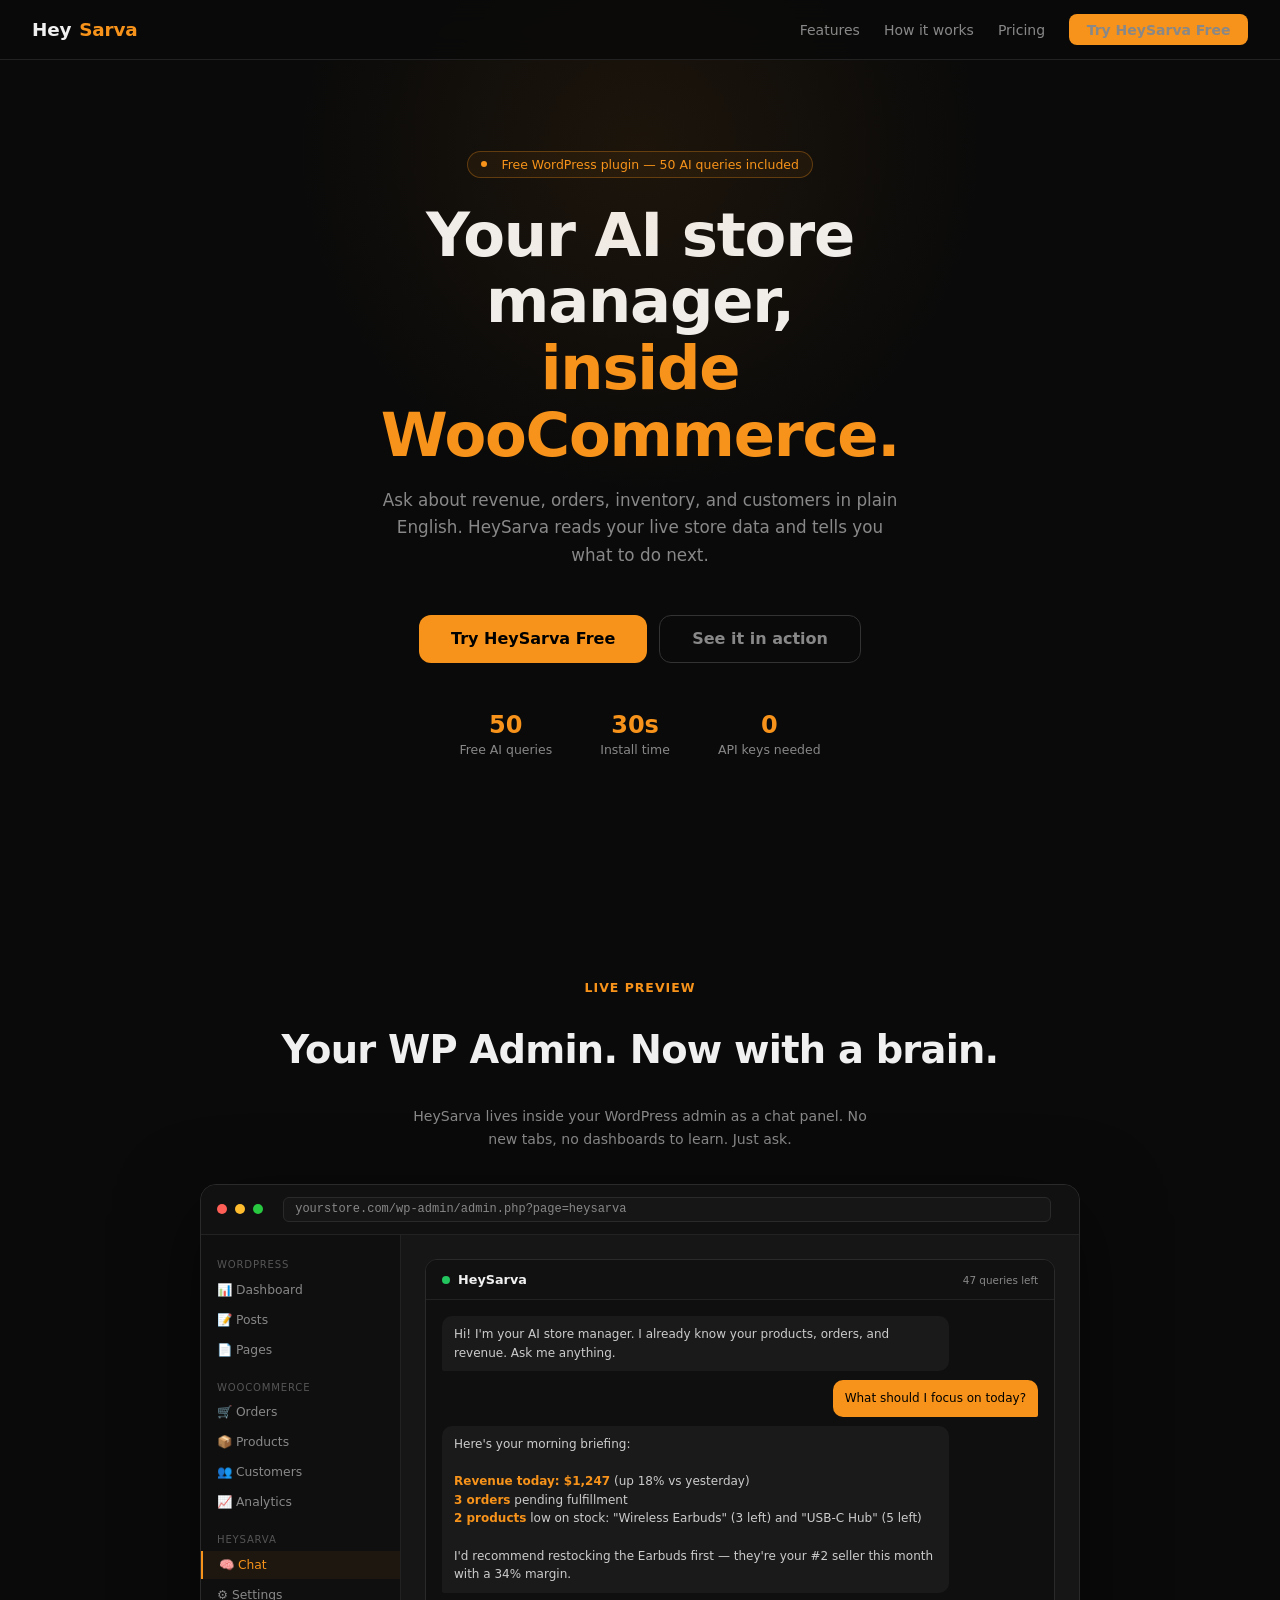
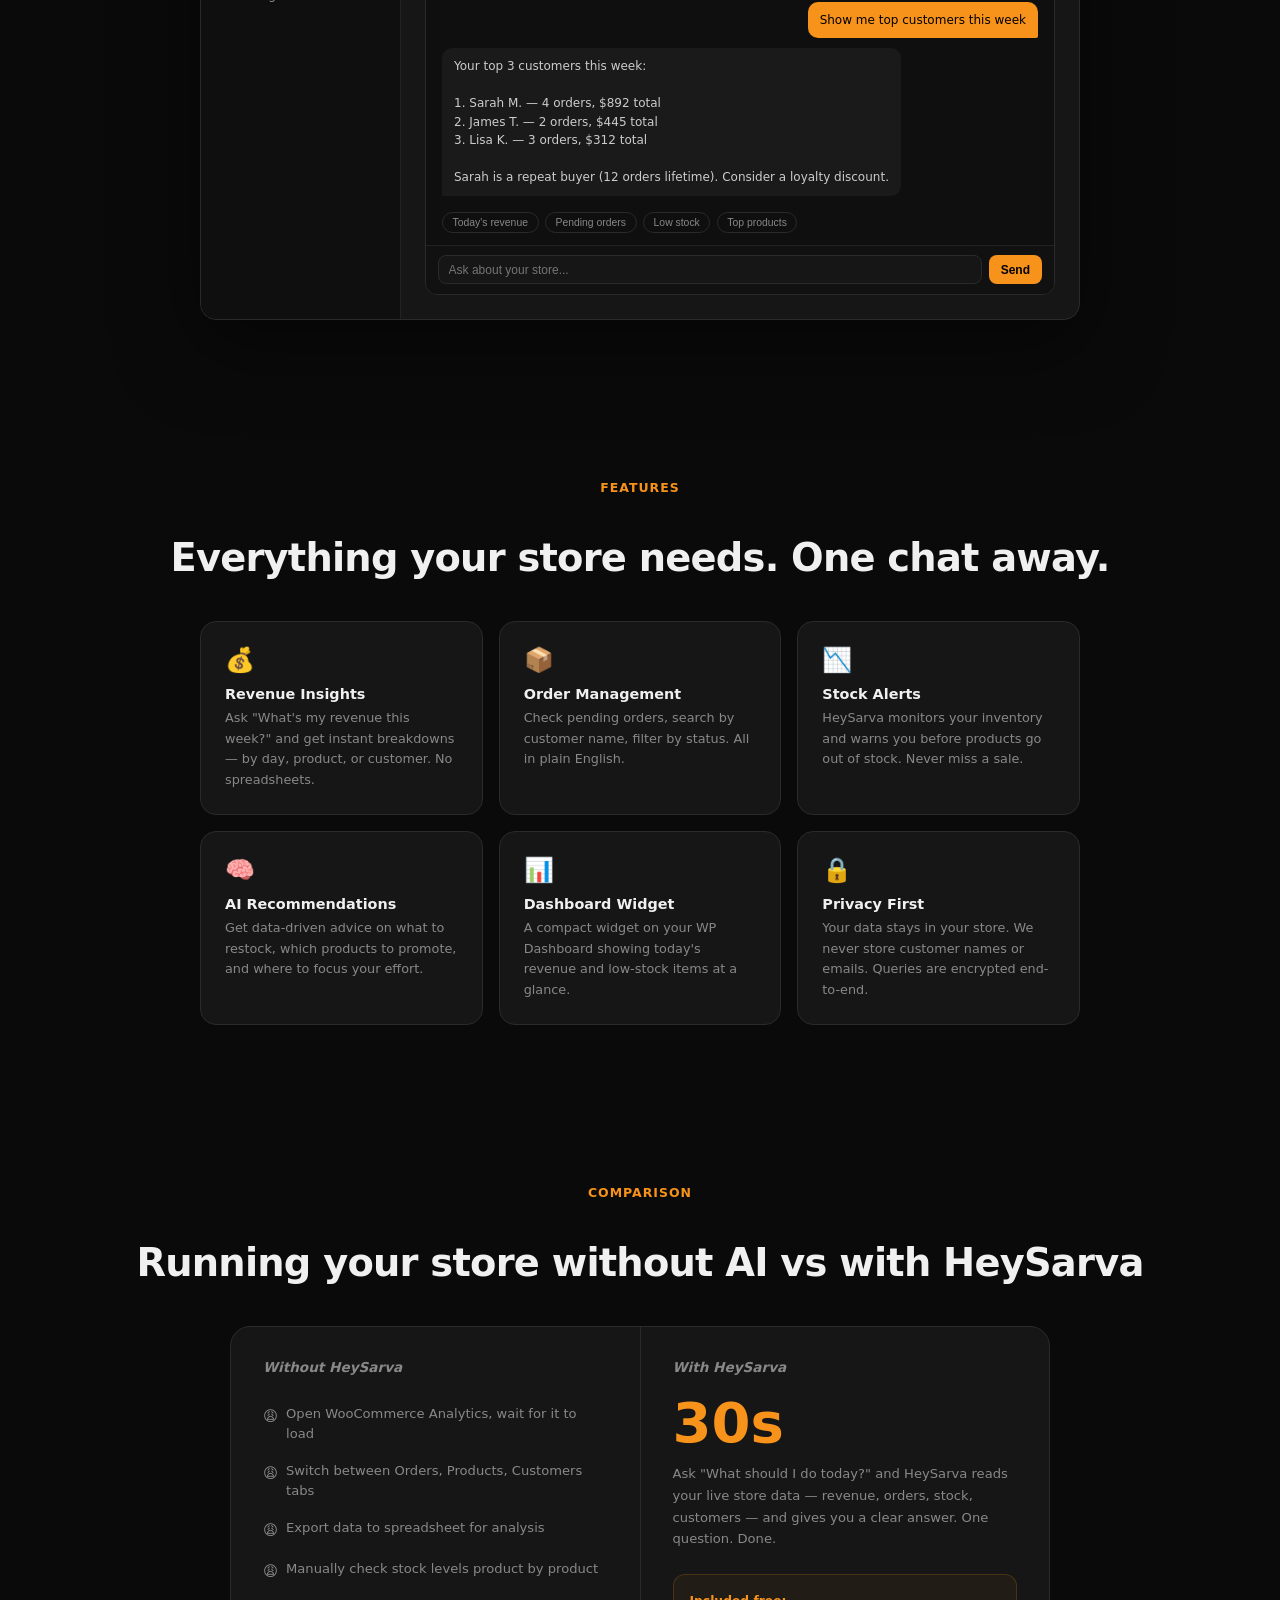
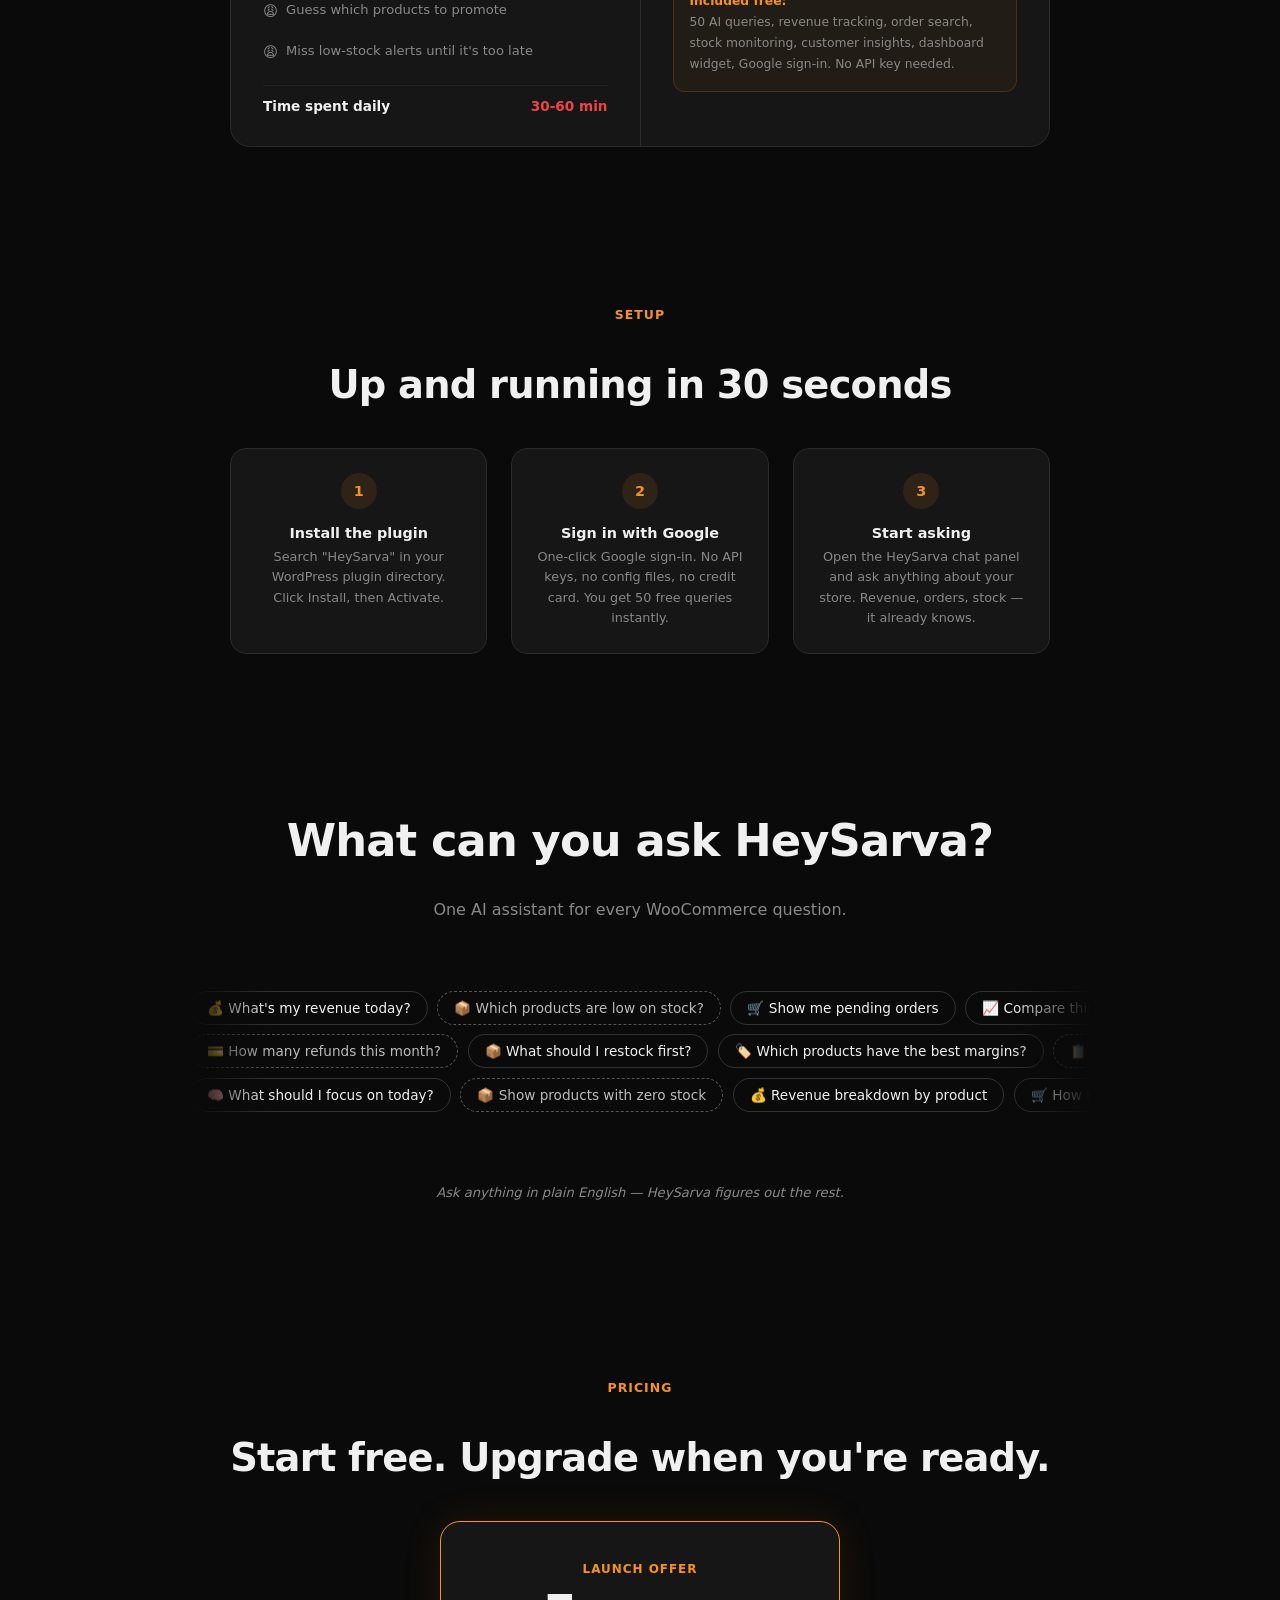
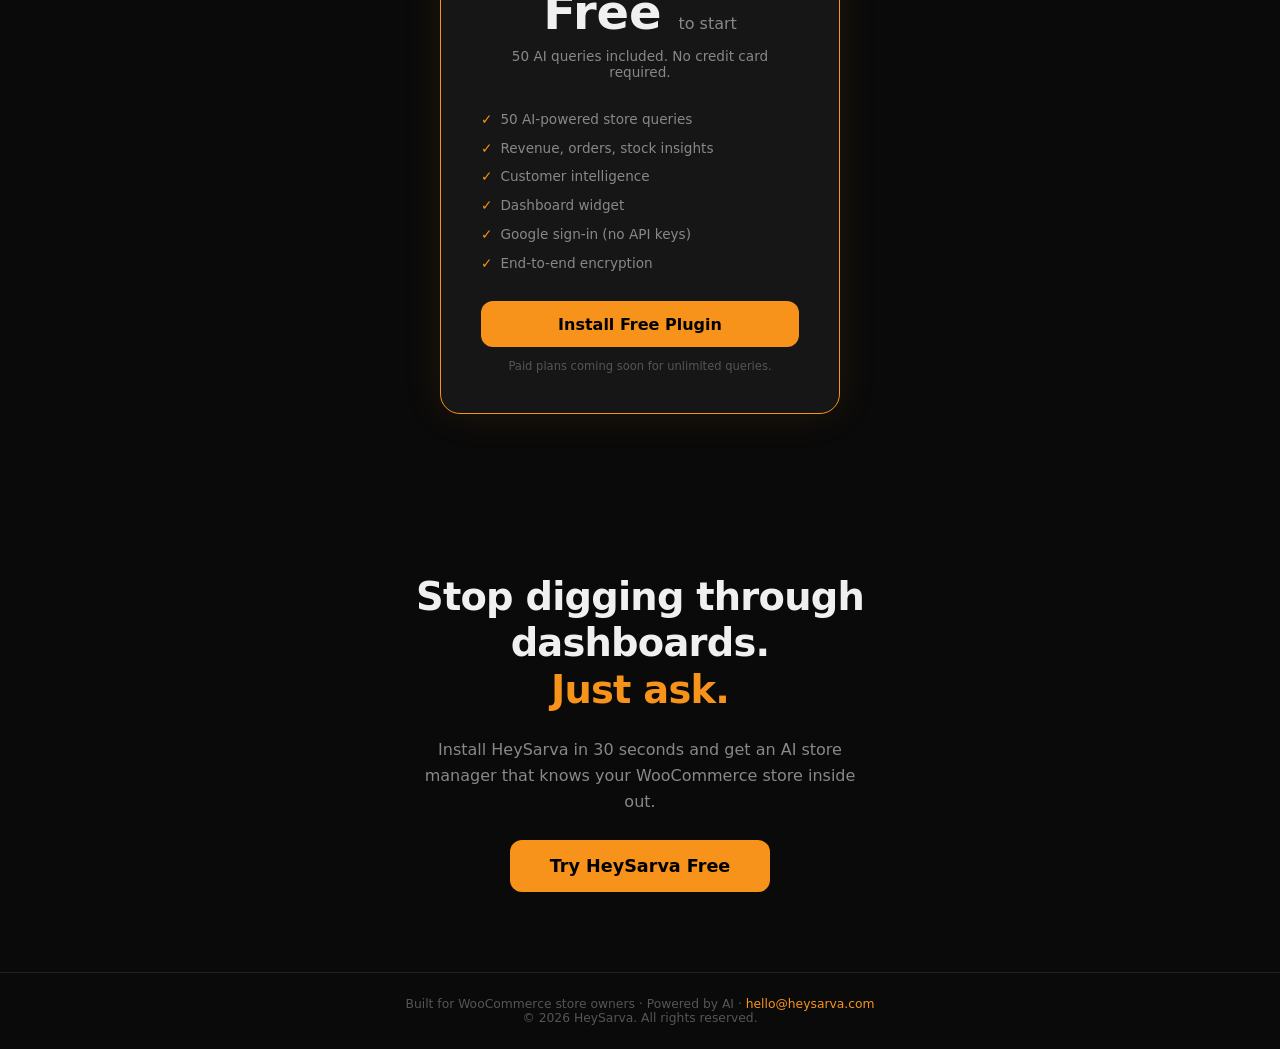
==== commit 3ffac1a5: "all setup" ====
--- a/static/index.html
+++ b/static/index.html
@@ -3,9 +3,9 @@
 <head>
   <meta charset="UTF-8"/>
   <meta name="viewport" content="width=device-width, initial-scale=1.0"/>
-  <title>Blocko Agent — Bitcoin Merchant Assistant</title>
-  <!-- Google Identity Services -->
-  <script src="https://accounts.google.com/gsi/client" async defer></script>
+  <title>HeySarva — Your AI Store Manager, Inside WooCommerce</title>
+  <meta name="description" content="HeySarva is an AI store manager that lives inside your WooCommerce admin. Ask about revenue, orders, stock, and get instant answers."/>
+  <link rel="icon" href="data:image/svg+xml,<svg xmlns='http://www.w3.org/2000/svg' viewBox='0 0 100 100'><text y='.9em' font-size='90'>🧠</text></svg>"/>
   <style>
     *, *::before, *::after { box-sizing: border-box; margin: 0; padding: 0; }
 
@@ -20,6 +20,7 @@
       --text:     #f0f0f0;
       --muted:    #888;
       --muted2:   #555;
+      --green:    #22c55e;
     }
 
     html { scroll-behavior: smooth; }
@@ -44,8 +45,8 @@
     }
     .nav-logo {
       display: flex; align-items: center; gap: 0.5rem;
-      font-size: 1.1rem; font-weight: 700; color: var(--text);
-      text-decoration: none;
+      font-size: 1.15rem; font-weight: 800; color: var(--text);
+      text-decoration: none; letter-spacing: -0.01em;
     }
     .nav-logo span { color: var(--orange); }
     .nav-links { display: flex; align-items: center; gap: 1.5rem; }
@@ -102,75 +103,56 @@
 
     .hero-sub {
       font-size: 1.05rem; color: var(--muted);
-      text-align: center; max-width: 480px;
+      text-align: center; max-width: 520px;
       line-height: 1.65; margin-bottom: 2.8rem;
     }
 
-    /* Setup Card */
-    .setup-card {
-      width: 100%; max-width: 520px;
-      background: var(--card);
-      border: 1px solid var(--border2);
-      border-radius: 20px;
-      padding: 2rem;
-      display: flex; flex-direction: column; gap: 1.6rem;
-    }
-    .setup-group label {
-      display: block;
-      font-size: 0.85rem; font-weight: 500; color: var(--muted);
-      margin-bottom: 0.8rem;
-    }
-    .setup-group label strong { color: var(--text); }
-    .option-row { display: flex; flex-wrap: wrap; gap: 0.5rem; }
-    .opt {
-      display: flex; align-items: center; gap: 0.45rem;
-      padding: 0.5rem 0.9rem;
-      border-radius: 10px;
-      border: 1px solid var(--border2);
-      background: var(--surface);
-      font-size: 0.82rem; font-weight: 500; color: var(--muted);
-      cursor: pointer; transition: all 0.15s;
-      user-select: none;
-    }
-    .opt:hover { border-color: var(--orange); color: var(--text); }
-    .opt.selected { border-color: var(--orange); background: rgba(247,147,26,0.08); color: var(--text); }
-    .opt .check {
-      width: 16px; height: 16px; border-radius: 50%;
-      border: 1px solid var(--border2);
-      display: flex; align-items: center; justify-content: center;
-      font-size: 9px; color: transparent; transition: all 0.15s;
-    }
-    .opt.selected .check { background: var(--orange); border-color: var(--orange); color: #000; }
-    .opt.coming { opacity: 0.38; cursor: not-allowed; pointer-events: none; }
-
-    .card-divider { height: 1px; background: var(--border); margin: 0 -2rem; }
-
-    .launch-btn {
-      width: 100%; padding: 0.85rem; border: none; border-radius: 12px;
+    .hero-buttons { display: flex; gap: 0.75rem; flex-wrap: wrap; justify-content: center; }
+
+    .btn-primary {
+      padding: 0.85rem 2rem; border: none; border-radius: 12px;
       background: var(--orange); color: #000;
-      font-size: 0.95rem; font-weight: 700; cursor: pointer;
+      font-size: 1rem; font-weight: 700; cursor: pointer;
       transition: background 0.15s, transform 0.1s;
-      display: flex; align-items: center; justify-content: center; gap: 0.5rem;
-    }
-    .launch-btn:hover { background: var(--orange2); transform: translateY(-1px); }
-    .card-footer { text-align: center; font-size: 0.75rem; color: var(--muted2); }
-    .card-footer a { color: var(--orange); text-decoration: none; }
+      text-decoration: none; display: inline-flex; align-items: center; gap: 0.5rem;
+    }
+    .btn-primary:hover { background: var(--orange2); transform: translateY(-1px); }
+
+    .btn-secondary {
+      padding: 0.85rem 2rem; border: 1px solid #333; border-radius: 12px;
+      background: transparent; color: var(--muted);
+      font-size: 1rem; font-weight: 600; cursor: pointer;
+      transition: all 0.15s; text-decoration: none;
+      display: inline-flex; align-items: center; gap: 0.5rem;
+    }
+    .btn-secondary:hover { border-color: #555; color: var(--text); }
+
+    /* ── STATS BAR ───────────────────────────────────────────── */
+    .stats-bar {
+      display: flex; gap: 3rem; justify-content: center; flex-wrap: wrap;
+      padding: 2rem 1.5rem; margin-top: 1rem;
+    }
+    .stat { text-align: center; }
+    .stat-num { font-size: 1.5rem; font-weight: 800; color: var(--orange); }
+    .stat-label { font-size: 0.78rem; color: var(--muted); margin-top: 0.2rem; }
+
+    /* ── SECTIONS ─────────────────────────────────────────────── */
+    .section-label {
+      font-size: 0.78rem; font-weight: 600; letter-spacing: 0.08em;
+      color: var(--orange); text-transform: uppercase; text-align: center;
+    }
+    .section-title {
+      font-size: clamp(1.6rem, 3vw, 2.4rem); font-weight: 800;
+      text-align: center; letter-spacing: -0.02em; line-height: 1.2;
+    }
 
     /* ── PREVIEW ─────────────────────────────────────────────── */
     #preview {
       padding: 80px 1.5rem;
       display: flex; flex-direction: column; align-items: center; gap: 2rem;
     }
-    .section-label {
-      font-size: 0.78rem; font-weight: 600; letter-spacing: 0.08em;
-      color: var(--orange); text-transform: uppercase; text-align: center;
-    }
-    .section-title {
-      font-size: clamp(1.6rem, 3vw, 2.4rem); font-weight: 800;
-      text-align: center; letter-spacing: -0.02em; line-height: 1.2;
-    }
     .browser-mockup {
-      width: 100%; max-width: 820px;
+      width: 100%; max-width: 880px;
       background: var(--card); border: 1px solid var(--border2);
       border-radius: 16px; overflow: hidden;
       box-shadow: 0 24px 80px rgba(0,0,0,0.5);
@@ -188,47 +170,77 @@
       border-radius: 6px; padding: 0.3rem 0.7rem;
       font-size: 0.75rem; color: var(--muted); font-family: monospace;
     }
-    .dash-body { display: flex; height: 420px; }
+    .dash-body { display: flex; min-height: 440px; }
     .dash-sidebar {
-      width: 190px; border-right: 1px solid var(--border);
+      width: 200px; border-right: 1px solid var(--border);
       padding: 1rem 0; display: flex; flex-direction: column; gap: 0.1rem; flex-shrink: 0;
+      background: #0f0f0f;
     }
     .ds-title { padding: 0.5rem 1rem 0.25rem; font-size: 0.63rem; text-transform: uppercase; letter-spacing: 0.08em; color: var(--muted2); }
     .ds-item { padding: 0.45rem 1rem; font-size: 0.77rem; color: var(--muted); display: flex; align-items: center; gap: 0.45rem; }
-    .ds-item.active { color: var(--orange); background: rgba(247,147,26,0.06); }
-    .dash-main { flex: 1; padding: 1.25rem; position: relative; overflow: hidden; }
-    .dash-main h3 { font-size: 0.88rem; color: var(--text); margin-bottom: 0.75rem; }
-    .mock-table { width: 100%; border-collapse: collapse; font-size: 0.72rem; }
-    .mock-table th { color: var(--muted2); font-weight: 500; padding: 0.4rem 0.5rem; text-align: left; border-bottom: 1px solid var(--border); }
-    .mock-table td { padding: 0.45rem 0.5rem; color: var(--muted); border-bottom: 1px solid var(--border); }
-    .mock-table td.val { color: var(--text); font-family: monospace; }
-    .badge { display: inline-block; padding: 0.15rem 0.5rem; border-radius: 100px; font-size: 0.64rem; font-weight: 600; }
-    .conf { background:rgba(34,197,94,0.12); color:#22c55e; }
-    .pend { background:rgba(247,147,26,0.12); color:var(--orange); }
-    .memp { background:rgba(120,120,120,0.12); color:var(--muted); }
-    .widget-bubble { position: absolute; right: 14px; bottom: 14px; display: flex; flex-direction: column; align-items: flex-end; gap: 8px; }
-    .widget-panel {
-      width: 238px; height: 196px; background: #0f0f0f;
-      border: 1px solid #2a2a2a; border-radius: 12px; overflow: hidden;
-      box-shadow: 0 8px 32px rgba(0,0,0,0.5); display: flex; flex-direction: column;
-    }
-    .wp-hdr { background:#1a1a1a; padding:0.42rem 0.65rem; display:flex; align-items:center; gap:0.4rem; border-bottom:1px solid #222; }
-    .wp-hdr .wi { font-size:0.85rem; }
-    .wp-hdr .wt { font-size:0.67rem; font-weight:600; color:#f0f0f0; }
-    .wp-hdr .wd { width:5px; height:5px; border-radius:50%; background:#22c55e; margin-left:auto; }
-    .wp-msgs { flex:1; padding:0.5rem; display:flex; flex-direction:column; gap:0.4rem; overflow:hidden; }
-    .wm { padding:0.28rem 0.48rem; border-radius:8px; font-size:0.6rem; line-height:1.4; max-width:92%; }
-    .wm.b { background:#1e1e1e; color:#ccc; align-self:flex-start; border-bottom-left-radius:2px; }
-    .wm.u { background:#f7931a; color:#000; align-self:flex-end; border-bottom-right-radius:2px; }
-    .wp-inp { padding:0.38rem 0.5rem; background:#1a1a1a; border-top:1px solid #222; display:flex; gap:0.3rem; }
-    .wp-inp input { flex:1; background:#2a2a2a; border:none; border-radius:6px; padding:0.25rem 0.4rem; font-size:0.6rem; color:#888; }
-    .wp-inp button { background:#f7931a; border:none; border-radius:6px; padding:0.25rem 0.5rem; font-size:0.6rem; font-weight:700; color:#000; }
-    .float-btn {
-      display:flex; align-items:center; gap:6px; background:var(--orange);
-      color:#000; border:none; border-radius:100px; padding:0 14px; height:34px;
-      font-size:0.73rem; font-weight:700; cursor:pointer;
-      box-shadow:0 4px 16px rgba(247,147,26,0.4);
-    }
+    .ds-item.active { color: var(--orange); background: rgba(247,147,26,0.06); border-left: 2px solid var(--orange); }
+    .dash-main { flex: 1; padding: 1.5rem; position: relative; display: flex; flex-direction: column; gap: 1rem; }
+
+    /* Chat mockup inside WP admin */
+    .chat-mockup {
+      background: #0f0f0f; border: 1px solid var(--border2); border-radius: 12px;
+      overflow: hidden; flex: 1; display: flex; flex-direction: column;
+    }
+    .chat-header {
+      padding: 0.75rem 1rem; background: var(--surface);
+      border-bottom: 1px solid var(--border);
+      display: flex; align-items: center; gap: 0.5rem;
+    }
+    .chat-header-dot { width: 8px; height: 8px; border-radius: 50%; background: var(--green); }
+    .chat-header-title { font-size: 0.8rem; font-weight: 700; }
+    .chat-header-sub { font-size: 0.65rem; color: var(--muted); margin-left: auto; }
+    .chat-msgs { flex: 1; padding: 1rem; display: flex; flex-direction: column; gap: 0.6rem; overflow: hidden; }
+    .chat-msg {
+      padding: 0.55rem 0.75rem; border-radius: 10px;
+      font-size: 0.75rem; line-height: 1.55; max-width: 85%;
+    }
+    .chat-msg.bot { background: #1a1a1a; color: #ccc; align-self: flex-start; border-bottom-left-radius: 2px; }
+    .chat-msg.user { background: var(--orange); color: #000; align-self: flex-end; border-bottom-right-radius: 2px; font-weight: 500; }
+    .chat-msg .highlight { color: var(--orange); font-weight: 600; }
+    .chat-input {
+      padding: 0.6rem 0.75rem; background: var(--surface); border-top: 1px solid var(--border);
+      display: flex; gap: 0.4rem;
+    }
+    .chat-input input {
+      flex: 1; background: var(--card); border: 1px solid var(--border2); border-radius: 8px;
+      padding: 0.4rem 0.6rem; font-size: 0.75rem; color: var(--muted); outline: none;
+    }
+    .chat-input button {
+      background: var(--orange); border: none; border-radius: 8px;
+      padding: 0.4rem 0.75rem; font-size: 0.75rem; font-weight: 700; color: #000; cursor: pointer;
+    }
+
+    /* Quick action pills */
+    .quick-actions { display: flex; gap: 0.4rem; flex-wrap: wrap; padding: 0 1rem 0.75rem; }
+    .quick-pill {
+      padding: 0.25rem 0.6rem; border: 1px solid var(--border2); border-radius: 100px;
+      font-size: 0.65rem; color: var(--muted); background: transparent;
+      cursor: pointer; transition: all 0.15s;
+    }
+    .quick-pill:hover { border-color: var(--orange); color: var(--text); }
+
+    /* ── FEATURES GRID ──────────────────────────────────────── */
+    #features {
+      padding: 80px 1.5rem;
+      display: flex; flex-direction: column; align-items: center; gap: 2.5rem;
+    }
+    .features-grid {
+      display: grid; grid-template-columns: repeat(3, 1fr); gap: 1rem;
+      width: 100%; max-width: 880px;
+    }
+    .feature-card {
+      background: var(--card); border: 1px solid var(--border2); border-radius: 16px;
+      padding: 1.5rem; transition: border-color 0.15s;
+    }
+    .feature-card:hover { border-color: var(--orange); }
+    .feature-icon { font-size: 1.5rem; margin-bottom: 0.75rem; }
+    .feature-title { font-size: 0.9rem; font-weight: 700; margin-bottom: 0.4rem; }
+    .feature-desc { font-size: 0.8rem; color: var(--muted); line-height: 1.6; }
 
     /* ── COMPARISON ──────────────────────────────────────────── */
     #comparison {
@@ -242,351 +254,174 @@
     }
     .compare-col { padding: 2rem; }
     .compare-div { background: var(--border2); }
-    .compare-col h3 { font-size: 0.8rem; font-style: italic; color: var(--muted); margin-bottom: 1.25rem; }
-    .cmp-row { display:flex; justify-content:space-between; align-items:center; padding:0.55rem 0; border-bottom:1px solid var(--border); font-size:0.81rem; color:var(--muted); }
-    .cmp-row .t { color:var(--muted2); font-size:0.77rem; white-space:nowrap; margin-left:1rem; }
-    .cmp-total { display:flex; justify-content:space-between; padding:0.7rem 0 0; font-size:0.85rem; font-weight:700; color:var(--text); }
-    .cmp-total .t { color:#ef4444; }
-    .cmp-note { font-size:0.74rem; color:var(--muted2); margin-top:1rem; line-height:1.55; }
-    .cmp-note .hl { color:var(--orange); }
-    .big-time { font-size:4rem; font-weight:900; color:var(--text); line-height:1; margin:0.5rem 0 0.75rem; }
-    .big-desc { font-size:0.81rem; color:var(--muted); line-height:1.65; }
-    .incl-box { margin-top:1.5rem; padding:1rem; background:rgba(247,147,26,0.05); border:1px solid rgba(247,147,26,0.18); border-radius:12px; font-size:0.77rem; color:var(--muted); line-height:1.7; }
-    .incl-box strong { color:var(--orange); }
-    .trad-grid { display:grid; grid-template-columns:1fr 1fr; gap:0.5rem; margin-bottom:1rem; }
-    .trad-card {
-      display:flex; flex-direction:column; gap:0.3rem;
-      background:rgba(255,255,255,0.03); border:1px solid rgba(255,255,255,0.08);
-      border-radius:10px; padding:0.65rem 0.75rem;
-    }
-    .trad-icon { font-size:1rem; }
-    .trad-label { font-size:0.75rem; color:var(--muted); line-height:1.4; }
-    .trad-time { font-size:0.72rem; font-weight:700; color:#ef4444; }
-    .trad-total { display:flex; justify-content:space-between; align-items:center; padding:0.75rem 0.75rem; background:rgba(239,68,68,0.06); border:1px solid rgba(239,68,68,0.18); border-radius:10px; font-size:0.85rem; font-weight:700; color:var(--text); margin-bottom:0.75rem; }
-    .agent-section-label { font-size:0.68rem; font-weight:700; text-transform:uppercase; letter-spacing:0.08em; margin-bottom:0.75rem; }
-    .agent-features { display:grid; grid-template-columns:1fr 1fr; gap:0.5rem; margin-bottom:1rem; }
-    .agent-feat {
-      display:flex; align-items:flex-start; gap:0.5rem;
-      background:rgba(247,147,26,0.05); border:1px solid rgba(247,147,26,0.15);
-      border-radius:10px; padding:0.6rem 0.75rem;
-      font-size:0.75rem; color:var(--muted); line-height:1.45;
-    }
-    .agent-feat .fi { font-size:1rem; flex-shrink:0; margin-top:0.05rem; }
-    .agent-beyond { display:grid; grid-template-columns:1fr 1fr; gap:0.5rem; }
-    .agent-beyond-item {
-      display:flex; align-items:flex-start; gap:0.5rem;
-      background:rgba(255,255,255,0.03); border:1px solid rgba(255,255,255,0.08);
-      border-radius:10px; padding:0.6rem 0.75rem;
-      font-size:0.75rem; color:var(--muted); line-height:1.45;
-    }
-    .agent-beyond-item .fi { color:var(--orange); font-size:0.85rem; flex-shrink:0; margin-top:0.1rem; }
-
-    /* ── USE CASES ───────────────────────────────────────────── */
+    .compare-col h3 { font-size: 0.85rem; color: var(--muted); margin-bottom: 1.25rem; font-style: italic; }
+    .cmp-item {
+      display: flex; align-items: flex-start; gap: 0.5rem;
+      padding: 0.55rem 0; font-size: 0.82rem; color: var(--muted); line-height: 1.5;
+    }
+    .cmp-icon { flex-shrink: 0; font-size: 0.9rem; margin-top: 0.1rem; }
+    .cmp-total {
+      display: flex; justify-content: space-between; padding: 0.75rem 0 0;
+      margin-top: 0.75rem; border-top: 1px solid var(--border);
+      font-size: 0.85rem; font-weight: 700; color: var(--text);
+    }
+    .big-time { font-size: 3.5rem; font-weight: 900; color: var(--text); line-height: 1; margin: 0.5rem 0 0.75rem; }
+    .big-desc { font-size: 0.82rem; color: var(--muted); line-height: 1.65; }
+
+    /* ── USE CASES (scrolling tags) ─────────────────────────── */
     #usecases {
       padding: 80px 1.5rem 100px;
       display: flex; flex-direction: column; align-items: center; gap: 2rem;
     }
-    .tags-wrap { width:100%; max-width:900px; overflow:hidden; position:relative; }
+    .tags-wrap { width: 100%; max-width: 900px; overflow: hidden; position: relative; }
     .tags-wrap::before, .tags-wrap::after {
-      content:''; position:absolute; top:0; bottom:0; width:80px; z-index:2; pointer-events:none;
-    }
-    .tags-wrap::before { left:0; background:linear-gradient(to right, var(--bg), transparent); }
-    .tags-wrap::after  { right:0; background:linear-gradient(to left,  var(--bg), transparent); }
-    .trow { display:flex; gap:0.6rem; width:max-content; margin-bottom:0.6rem; }
+      content: ''; position: absolute; top: 0; bottom: 0; width: 80px; z-index: 2; pointer-events: none;
+    }
+    .tags-wrap::before { left: 0; background: linear-gradient(to right, var(--bg), transparent); }
+    .tags-wrap::after  { right: 0; background: linear-gradient(to left,  var(--bg), transparent); }
+    .trow { display: flex; gap: 0.6rem; width: max-content; margin-bottom: 0.6rem; }
     .trow.r1 { animation: sl 28s linear infinite; }
     .trow.r2 { animation: sr 34s linear infinite; }
     .trow.r3 { animation: sl 22s linear infinite; }
-    @keyframes sl { from{transform:translateX(0)} to{transform:translateX(-50%)} }
-    @keyframes sr { from{transform:translateX(-50%)} to{transform:translateX(0)} }
+    @keyframes sl { from { transform: translateX(0) } to { transform: translateX(-50%) } }
+    @keyframes sr { from { transform: translateX(-50%) } to { transform: translateX(0) } }
     .utag {
-      display:inline-flex; align-items:center; gap:0.5rem;
-      padding:0.5rem 1rem; border:1px solid #333;
-      border-radius:100px; background:transparent;
-      font-size:0.85rem; color:var(--text); white-space:nowrap;
-      font-weight:500;
+      display: inline-flex; align-items: center; gap: 0.5rem;
+      padding: 0.5rem 1rem; border: 1px solid #333;
+      border-radius: 100px; background: transparent;
+      font-size: 0.85rem; color: var(--text); white-space: nowrap; font-weight: 500;
     }
     .utag.dash { border-style: dashed; border-color: #555; color: #bbb; }
-    .uc-ps { font-size:0.82rem; color:var(--muted2); text-align:center; margin-top:2rem; font-style:italic; }
-    .uc-ps em { color:var(--muted); font-style:normal; }
-
-    .google-btn {
-      width:100%; padding:0.75rem; border-radius:12px;
-      background:#fff; color:#1f1f1f;
-      border: none;
-      font-size:0.92rem; font-weight:600;
-      cursor:pointer; transition: box-shadow 0.15s, transform 0.1s;
-      display:flex; align-items:center; justify-content:center; gap:0.6rem;
-      font-family: system-ui, sans-serif;
-    }
-    .google-btn:hover { box-shadow: 0 2px 12px rgba(255,255,255,0.15); transform:translateY(-1px); }
-    .google-btn:active { transform:translateY(0); }
-
-    .ptab {
-      padding:0.35rem 0.85rem; border-radius:100px; border:1px solid #2a2a2a;
-      background:transparent; color:var(--muted); font-size:0.75rem; cursor:pointer;
-      transition:all 0.15s;
-    }
-    .ptab:hover { border-color:#555; color:var(--text); }
-    .ptab.active { background:var(--orange); color:#000; border-color:var(--orange); font-weight:600; }
+
+    /* ── HOW IT WORKS ───────────────────────────────────────── */
+    #how {
+      padding: 80px 1.5rem;
+      display: flex; flex-direction: column; align-items: center; gap: 2.5rem;
+    }
+    .steps {
+      display: grid; grid-template-columns: repeat(3, 1fr); gap: 1.5rem;
+      width: 100%; max-width: 820px;
+    }
+    .step {
+      text-align: center; padding: 1.5rem;
+      background: var(--card); border: 1px solid var(--border2); border-radius: 16px;
+    }
+    .step-num {
+      display: inline-flex; align-items: center; justify-content: center;
+      width: 36px; height: 36px; border-radius: 50%;
+      background: rgba(247,147,26,0.1); color: var(--orange);
+      font-size: 0.9rem; font-weight: 800; margin-bottom: 1rem;
+    }
+    .step-title { font-size: 0.9rem; font-weight: 700; margin-bottom: 0.4rem; }
+    .step-desc { font-size: 0.8rem; color: var(--muted); line-height: 1.6; }
+
+    /* ── PRICING ─────────────────────────────────────────────── */
+    #pricing {
+      padding: 80px 1.5rem;
+      display: flex; flex-direction: column; align-items: center; gap: 2.5rem;
+    }
+    .pricing-card {
+      background: var(--card); border: 1px solid var(--border2); border-radius: 20px;
+      padding: 2.5rem; max-width: 400px; width: 100%; text-align: center;
+    }
+    .pricing-card.featured { border-color: var(--orange); box-shadow: 0 0 40px rgba(247,147,26,0.1); }
+    .price-tag { font-size: 3rem; font-weight: 900; margin: 0.5rem 0; }
+    .price-tag span { font-size: 1rem; font-weight: 500; color: var(--muted); }
+    .price-label { font-size: 0.85rem; color: var(--muted); margin-bottom: 1.5rem; }
+    .price-features { list-style: none; text-align: left; margin-bottom: 1.5rem; }
+    .price-features li {
+      padding: 0.4rem 0; font-size: 0.85rem; color: var(--muted);
+      display: flex; align-items: center; gap: 0.5rem;
+    }
+    .price-features li::before { content: '✓'; color: var(--orange); font-weight: 700; }
+
+    /* ── CTA SECTION ─────────────────────────────────────────── */
+    #cta {
+      padding: 80px 1.5rem;
+      display: flex; flex-direction: column; align-items: center; gap: 1.5rem;
+      text-align: center;
+    }
 
     /* ── FOOTER ──────────────────────────────────────────────── */
-    footer { border-top:1px solid var(--border); padding:1.5rem; text-align:center; font-size:0.77rem; color:var(--muted2); }
-    footer a { color:var(--orange); text-decoration:none; }
+    footer {
+      border-top: 1px solid var(--border);
+      padding: 1.5rem; text-align: center;
+      font-size: 0.77rem; color: var(--muted2);
+    }
+    footer a { color: var(--orange); text-decoration: none; }
+
+    /* ── RESPONSIVE ──────────────────────────────────────────── */
+    @media (max-width: 768px) {
+      .features-grid { grid-template-columns: 1fr; }
+      .compare-grid { grid-template-columns: 1fr; }
+      .compare-div { height: 1px; }
+      .steps { grid-template-columns: 1fr; }
+      .dash-sidebar { display: none; }
+      .dash-body { min-height: 360px; }
+      nav { padding: 0 1rem; }
+      .nav-links a:not(.nav-cta) { display: none; }
+      .stats-bar { gap: 1.5rem; }
+    }
   </style>
 </head>
 <body>
-<!-- Runs before paint — redirects immediately if already signed in, no flash -->
-<script>
-  if (localStorage.getItem('blocko_merchant')) {
-    window.location.replace('/dashboard.html');
-  }
-</script>
 
 <!-- NAV -->
 <nav>
-  <a href="#" class="nav-logo">₿ Blocko<span>Agent</span></a>
+  <a href="#" class="nav-logo">Hey<span>Sarva</span></a>
   <div class="nav-links">
-    <a href="#comparison">How it works</a>
-    <a href="#usecases">Features</a>
-    <a id="nav-dashboard-link" href="/dashboard.html" style="display:none;color:var(--orange);font-weight:600;">Dashboard</a>
-    <button id="nav-logout-btn" onclick="navLogout()" style="display:none;font-size:0.875rem;font-weight:600;padding:0.4rem 1rem;border:1px solid #333;border-radius:8px;background:transparent;color:var(--muted);cursor:pointer;transition:all 0.15s;" onmouseover="this.style.color='#f55';this.style.borderColor='#f55'" onmouseout="this.style.color='var(--muted)';this.style.borderColor='#333'">Logout</button>
+    <a href="#features">Features</a>
+    <a href="#how">How it works</a>
+    <a href="#pricing">Pricing</a>
+    <a href="#cta" class="nav-cta">Try HeySarva Free</a>
   </div>
 </nav>
 
-<!-- ══════════════════════════════════════════════════════════════
-     SECTION 1 — HERO (like SimpleClaw deploy card)
-══════════════════════════════════════════════════════════════ -->
+<!-- HERO -->
 <section id="hero">
   <div class="hero-badge">
-    <span class="dot"></span>&nbsp; Supports Blockonomics, Coinbase, BitPay, Stripe, NOWPayments, CoinGate
+    <span class="dot"></span>&nbsp; Free WordPress plugin — 50 AI queries included
   </div>
 
   <h1 class="hero-title">
-    Stop losing sales to<br/><span>stuck Bitcoin payments.</span>
+    Your AI store manager,<br/><span>inside WooCommerce.</span>
   </h1>
   <p class="hero-sub">
-    Stop losing sales to stuck payments. One script tag — your
-    dashboard gets an AI co-pilot for payments, setup, and marketing.
+    Ask about revenue, orders, inventory, and customers in plain English.
+    HeySarva reads your live store data and tells you what to do next.
   </p>
 
-  <!-- Try before signup CTA -->
-  <div style="display:flex;gap:0.75rem;margin-bottom:2.5rem;">
-    <button onclick="openTrialChat()" style="padding:0.75rem 1.8rem;border:none;border-radius:12px;background:var(--orange);color:#000;font-size:0.95rem;font-weight:700;cursor:pointer;transition:all 0.15s;display:flex;align-items:center;gap:0.5rem;" onmouseover="this.style.transform='translateY(-1px)'" onmouseout="this.style.transform='none'">
-      Try it free — no signup
-    </button>
-    <a href="#hero" onclick="event.preventDefault();document.getElementById('setup-card').scrollIntoView({behavior:'smooth'})" style="padding:0.75rem 1.8rem;border:1px solid #333;border-radius:12px;background:transparent;color:var(--muted);font-size:0.95rem;font-weight:600;cursor:pointer;text-decoration:none;display:flex;align-items:center;transition:all 0.15s;" onmouseover="this.style.borderColor='#555';this.style.color='var(--text)'" onmouseout="this.style.borderColor='#333';this.style.color='var(--muted)'">
-      Sign up
+  <div class="hero-buttons">
+    <a href="https://wordpress.org/plugins/woo-ai-manager/" class="btn-primary">
+      Try HeySarva Free
     </a>
-  </div>
-
-  <!-- Welcome back card — shown when user has signed up before but is logged out -->
-  <div id="welcome-back-card" class="setup-card" style="display:none;text-align:center;">
-    <div style="font-size:2.5rem;margin-bottom:0.75rem;">₿</div>
-    <div style="font-size:1.1rem;font-weight:700;margin-bottom:0.4rem;">Welcome back, <span id="wb-name" style="color:var(--orange);"></span></div>
-    <div style="font-size:0.85rem;color:var(--muted);margin-bottom:1.75rem;">Sign in to continue to your dashboard.</div>
-
-    <div id="wb-google-wrap" style="display:none;justify-content:center;margin-bottom:1rem;"></div>
-    <button id="wb-fallback-btn" class="google-btn" style="margin-bottom:1rem;" onclick="handleWelcomeBackSignIn()">
-      <svg width="18" height="18" viewBox="0 0 48 48" style="flex-shrink:0">
-        <path fill="#EA4335" d="M24 9.5c3.54 0 6.71 1.22 9.21 3.6l6.85-6.85C35.9 2.38 30.47 0 24 0 14.62 0 6.51 5.38 2.56 13.22l7.98 6.19C12.43 13.72 17.74 9.5 24 9.5z"/>
-        <path fill="#4285F4" d="M46.98 24.55c0-1.57-.15-3.09-.38-4.55H24v9.02h12.94c-.58 2.96-2.26 5.48-4.78 7.18l7.73 6c4.51-4.18 7.09-10.36 7.09-17.65z"/>
-        <path fill="#FBBC05" d="M10.53 28.59c-.48-1.45-.76-2.99-.76-4.59s.27-3.14.76-4.59l-7.98-6.19C.92 16.46 0 20.12 0 24c0 3.88.92 7.54 2.56 10.78l7.97-6.19z"/>
-        <path fill="#34A853" d="M24 48c6.48 0 11.93-2.13 15.89-5.81l-7.73-6c-2.15 1.45-4.92 2.3-8.16 2.3-6.26 0-11.57-4.22-13.47-9.91l-7.98 6.19C6.51 42.62 14.62 48 24 48z"/>
-      </svg>
-      Sign in with Google
-    </button>
-    <div>
-      <a href="#" onclick="showSetupForm(event)" style="font-size:0.78rem;color:var(--muted);text-decoration:underline;">Not you? Sign in with a different account</a>
-    </div>
-  </div>
-
-  <!-- Setup card — shown only on first visit -->
-  <div class="setup-card" id="setup-card">
-
-    <div class="setup-group">
-      <label><strong>Which blockchain product are you using?</strong></label>
-      <div class="option-row" id="chain" style="flex-wrap:wrap;">
-        <div class="opt selected" data-v="blockonomics">🟠 Blockonomics <span class="check">✓</span></div>
-        <div class="opt" data-v="coinbase">🔵 Coinbase <span class="check">✓</span></div>
-        <div class="opt" data-v="bitpay">💜 BitPay <span class="check">✓</span></div>
-        <div class="opt" data-v="stripe">🟣 Stripe (Bridge) <span class="check">✓</span></div>
-        <div class="opt" data-v="nowpayments">🟡 NOWPayments <span class="check">✓</span></div>
-        <div class="opt" data-v="coingate">🟢 CoinGate <span class="check">✓</span></div>
-      </div>
-    </div>
-
-    <div class="card-divider"></div>
-
-    <div class="setup-group">
-      <label><strong>Which platform is your store on?</strong></label>
-      <div class="option-row" id="plat">
-        <div class="opt selected" data-v="plugin">🔌 Plugin <span class="check">✓</span></div>
-        <div class="opt" data-v="api">⚡ API <span class="check">✓</span></div>
-        <div class="opt" data-v="custom">🛠 Custom <span class="check">✓</span></div>
-      </div>
-    </div>
-
-    <div class="card-divider"></div>
-
-    <div class="setup-group">
-      <label><strong>Where should the assistant live?</strong></label>
-      <div class="option-row" id="chan">
-        <div class="opt selected" data-v="dash">🖥 Merchant Dashboard <span class="check">✓</span></div>
-        <div class="opt" data-v="telegram">✈️ Telegram <span class="check">✓</span></div>
-        <div class="opt coming">💬 Slack <span style="font-size:.64rem;color:var(--muted2);margin-left:3px;">Coming soon</span></div>
-      </div>
-    </div>
-
-    <div class="card-divider"></div>
-
-    <!-- Google Identity Services button (only rendered when GOOGLE_CLIENT_ID is injected) -->
-    <div id="g_id_onload"
-         data-client_id="925326144634-nipnhqbi6ss76av8ttlqr9fnku62t1rt.apps.googleusercontent.com"
-         data-callback="onGoogleCredential"
-         data-auto_prompt="false">
-    </div>
-    <div id="google-signin-wrap" style="display:none;justify-content:center;">
-      <div class="g_id_signin"
-           data-type="standard"
-           data-shape="rectangular"
-           data-theme="outline"
-           data-text="signin_with"
-           data-size="large"
-           data-logo_alignment="left"
-           data-width="320">
-      </div>
-    </div>
-
-    <!-- Default sign-in button — always shown unless real GSI takes over -->
-    <button id="fallback-signin-btn" class="google-btn" onclick="handleFallbackSignIn()">
-      <svg width="18" height="18" viewBox="0 0 48 48" style="flex-shrink:0">
-        <path fill="#EA4335" d="M24 9.5c3.54 0 6.71 1.22 9.21 3.6l6.85-6.85C35.9 2.38 30.47 0 24 0 14.62 0 6.51 5.38 2.56 13.22l7.98 6.19C12.43 13.72 17.74 9.5 24 9.5z"/>
-        <path fill="#4285F4" d="M46.98 24.55c0-1.57-.15-3.09-.38-4.55H24v9.02h12.94c-.58 2.96-2.26 5.48-4.78 7.18l7.73 6c4.51-4.18 7.09-10.36 7.09-17.65z"/>
-        <path fill="#FBBC05" d="M10.53 28.59c-.48-1.45-.76-2.99-.76-4.59s.27-3.14.76-4.59l-7.98-6.19C.92 16.46 0 20.12 0 24c0 3.88.92 7.54 2.56 10.78l7.97-6.19z"/>
-        <path fill="#34A853" d="M24 48c6.48 0 11.93-2.13 15.89-5.81l-7.73-6c-2.15 1.45-4.92 2.3-8.16 2.3-6.26 0-11.57-4.22-13.47-9.91l-7.98 6.19C6.51 42.62 14.62 48 24 48z"/>
-      </svg>
-      Sign in with Google
-    </button>
-
-    <p class="card-footer" style="margin-top:0.5rem;">
-      Sign in with your Google account to deploy your Bitcoin assistant.
-    </p>
-  </div>
-
-  <!-- Code snippet modal -->
-  <div id="snippet-modal" style="display:none;position:fixed;inset:0;z-index:300;background:rgba(0,0,0,0.85);align-items:center;justify-content:center;overflow-y:auto;padding:1rem;">
-    <div style="background:#161616;border:1px solid #2a2a2a;border-radius:20px;padding:2rem;max-width:560px;width:100%;margin:auto;">
-
-      <div style="font-size:1.05rem;font-weight:700;margin-bottom:0.3rem;">Add Blocko Agent to your store</div>
-      <p style="font-size:0.82rem;color:#888;margin-bottom:1.5rem;">Choose where you want the assistant to live, then follow the steps.</p>
-
-      <!-- Snippet — only shown for Merchant Dashboard tab -->
-      <div id="snippet-block" style="background:#0f0f0f;border:1px solid #2a2a2a;border-radius:10px;padding:0.85rem 1rem;margin-bottom:1.5rem;position:relative;">
-        <code id="snippet-code" style="font-size:0.7rem;color:#f0f0f0;font-family:monospace;word-break:break-all;line-height:1.7;display:block;padding-right:4rem;"></code>
-        <button onclick="copySnippet()" id="copy-btn" style="position:absolute;top:0.6rem;right:0.6rem;background:#f7931a;border:none;border-radius:6px;padding:0.3rem 0.8rem;font-size:0.72rem;font-weight:700;color:#000;cursor:pointer;">Copy</button>
-      </div>
-
-      <!-- Platform tabs -->
-      <div style="display:flex;gap:0.4rem;margin-bottom:1rem;">
-        <button class="ptab active" onclick="showTab('dash',this)">🖥 Merchant Dashboard</button>
-        <button class="ptab" onclick="showTab('telegram',this)">✈️ Telegram</button>
-      </div>
-
-      <!-- Instructions — dynamic based on platform selection -->
-      <div id="tab-dash" class="ptab-content" style="font-size:0.8rem;color:#aaa;line-height:1.8;">
-
-        <!-- Platform sub-tabs (shown only when >1 platform selected) -->
-        <div id="plat-subtabs" style="display:none;gap:0.35rem;margin-bottom:1rem;flex-wrap:wrap;"></div>
-
-        <!-- Unified instruction panel -->
-        <div id="instr-panel">
-
-          <div id="instr-plugin" style="display:none;">
-            <strong style="color:#f0f0f0;">Plugin-based store (WooCommerce / Shopify / PrestaShop)</strong><br/><br/>
-            <strong style="color:#ccc;">WooCommerce:</strong> Go to <code style="background:#2a2a2a;padding:1px 5px;border-radius:3px;">Appearance → Theme Editor → footer.php</code>, paste just before <code style="background:#2a2a2a;padding:1px 5px;border-radius:3px;">&lt;/body&gt;</code>, click <strong style="color:#f7931a;">Update File</strong>.<br/><br/>
-            <strong style="color:#ccc;">Shopify:</strong> Go to <code style="background:#2a2a2a;padding:1px 5px;border-radius:3px;">Online Store → Themes → Edit code → theme.liquid</code>, paste before <code style="background:#2a2a2a;padding:1px 5px;border-radius:3px;">&lt;/body&gt;</code>, save.<br/><br/>
-            <strong style="color:#ccc;">PrestaShop:</strong> Go to <code style="background:#2a2a2a;padding:1px 5px;border-radius:3px;">Design → Theme & Logo → Advanced customisation</code>, edit <code style="background:#2a2a2a;padding:1px 5px;border-radius:3px;">footer.tpl</code>, paste before <code style="background:#2a2a2a;padding:1px 5px;border-radius:3px;">&lt;/body&gt;</code>.
-          </div>
-
-          <div id="instr-api" style="display:none;">
-            <strong style="color:#f0f0f0;">API-based store (FastAPI / Flask / Django / Express)</strong><br/><br/>
-            1. Open your main layout/template file<br/>
-            2. Find the closing <code style="background:#2a2a2a;padding:1px 5px;border-radius:3px;">&lt;/body&gt;</code> tag<br/>
-            3. Paste the snippet just above it<br/>
-            4. Redeploy — the <strong style="color:#f7931a;">₿ Assistant</strong> button will appear<br/><br/>
-            <strong style="color:#ccc;">FastAPI/Flask:</strong> Add to <code style="background:#2a2a2a;padding:1px 5px;border-radius:3px;">base.html</code> &nbsp;|&nbsp;
-            <strong style="color:#ccc;">Django:</strong> Add inside <code style="background:#2a2a2a;padding:1px 5px;border-radius:3px;">{% block extrascripts %}</code> &nbsp;|&nbsp;
-            <strong style="color:#ccc;">Express:</strong> Add to <code style="background:#2a2a2a;padding:1px 5px;border-radius:3px;">layout.ejs</code>
-          </div>
-
-          <div id="instr-custom" style="display:none;">
-            <strong style="color:#f0f0f0;">Custom website</strong><br/><br/>
-            1. Open your admin/checkout page (e.g. <code style="background:#2a2a2a;padding:1px 5px;border-radius:3px;">admin.html</code>)<br/>
-            2. Find <code style="background:#2a2a2a;padding:1px 5px;border-radius:3px;">&lt;/body&gt;</code> at the bottom<br/>
-            3. Paste the snippet on the line just above it<br/>
-            4. Save and refresh — a <strong style="color:#f7931a;">₿ Assistant</strong> button appears in the bottom-right<br/><br/>
-            <strong style="color:#ccc;">Tip:</strong> Add only to your admin page to keep the assistant private.
-          </div>
-
-          <div id="instr-default">
-            <strong style="color:#f0f0f0;">Add to your store</strong><br/><br/>
-            1. Open your page file in a text editor<br/>
-            2. Find <code style="background:#2a2a2a;padding:1px 5px;border-radius:3px;">&lt;/body&gt;</code> at the bottom<br/>
-            3. Paste the snippet on the line just above it<br/>
-            4. Save and refresh — a <strong style="color:#f7931a;">₿ Assistant</strong> button will appear in the bottom-right
-          </div>
-
-        </div>
-      </div>
-
-      <div id="tab-telegram" class="ptab-content" style="display:none;">
-
-        <!-- How to get token -->
-        <div style="font-size:0.78rem;color:#aaa;line-height:1.75;margin-bottom:1.25rem;">
-          <strong style="color:#f0f0f0;display:block;margin-bottom:0.5rem;">How to get your bot token:</strong>
-          1. Open Telegram and go to <strong style="color:#f0f0f0;">@BotFather</strong><br/>
-          2. Start a chat and type <code style="background:#2a2a2a;padding:1px 5px;border-radius:3px;">/newbot</code><br/>
-          3. Follow the prompts to name your bot and choose a username<br/>
-          4. BotFather will send you a token — copy the entire thing (looks like: <code style="background:#2a2a2a;padding:1px 5px;border-radius:3px;">1234567890:ABCdef...</code>)<br/>
-          5. Paste it below and click <strong style="color:#f7931a;">Save &amp; Connect</strong>
-        </div>
-
-        <!-- Token input -->
-        <div style="margin-bottom:0.75rem;">
-          <label style="font-size:0.75rem;color:#888;display:block;margin-bottom:0.4rem;">Enter bot token</label>
-          <input id="tg-token" type="text" placeholder="1234567890:ABCdefGHIjklMNOpqrsTUVwxyz"
-            style="width:100%;background:#0f0f0f;border:1px solid #2a2a2a;border-radius:8px;padding:0.55rem 0.75rem;color:#f0f0f0;font-size:0.78rem;font-family:monospace;outline:none;"
-            onfocus="this.style.borderColor='#f7931a'" onblur="this.style.borderColor='#2a2a2a'"/>
-        </div>
-
-        <button onclick="connectTelegram()" style="width:100%;padding:0.65rem;border:none;border-radius:10px;background:#f7931a;color:#000;font-size:0.85rem;font-weight:700;cursor:pointer;margin-bottom:0.5rem;">
-          Save &amp; Connect
-        </button>
-
-        <div id="tg-status" style="font-size:0.75rem;text-align:center;min-height:1.2rem;color:#22c55e;display:none;">
-          Bot token saved. Your Telegram bot is connected.
-        </div>
-      </div>
-
-      <p style="font-size:0.75rem;color:#444;margin-top:1rem;margin-bottom:1.25rem;">Once added, a <strong style="color:#f7931a;">₿ Assistant</strong> button appears on your admin page. Customers visiting your store will not see it.</p>
-
-      <div style="display:flex;gap:0.75rem;">
-        <button onclick="document.getElementById('snippet-modal').style.display='none'" style="flex:1;padding:0.65rem;border:1px solid #2a2a2a;border-radius:10px;background:transparent;color:#888;font-size:0.85rem;cursor:pointer;">Close</button>
-        <a href="/widget" style="flex:1;padding:0.65rem;border:none;border-radius:10px;background:#f7931a;color:#000;font-size:0.85rem;font-weight:700;cursor:pointer;text-align:center;text-decoration:none;">Preview widget →</a>
-      </div>
-    </div>
-  </div>
-</section>
-
-<!-- ══════════════════════════════════════════════════════════════
-     SECTION 2 — LIVE DASHBOARD PREVIEW (image / mockup)
-══════════════════════════════════════════════════════════════ -->
+    <a href="#preview" class="btn-secondary">
+      See it in action
+    </a>
+  </div>
+
+  <div class="stats-bar">
+    <div class="stat">
+      <div class="stat-num">50</div>
+      <div class="stat-label">Free AI queries</div>
+    </div>
+    <div class="stat">
+      <div class="stat-num">30s</div>
+      <div class="stat-label">Install time</div>
+    </div>
+    <div class="stat">
+      <div class="stat-num">0</div>
+      <div class="stat-label">API keys needed</div>
+    </div>
+  </div>
+</section>
+
+<!-- LIVE PREVIEW -->
 <section id="preview">
   <p class="section-label">Live preview</p>
-  <h2 class="section-title">Your dashboard. Now with a brain.</h2>
-  <p style="color:var(--muted);font-size:.88rem;text-align:center;max-width:440px;line-height:1.65;">
-    The assistant lives as a floating widget on your merchant dashboard.
-    Click the button. Ask anything. Get instant answers — no tab switching.
+  <h2 class="section-title">Your WP Admin. Now with a brain.</h2>
+  <p style="color:var(--muted);font-size:.88rem;text-align:center;max-width:480px;line-height:1.65;">
+    HeySarva lives inside your WordPress admin as a chat panel. No new tabs, no dashboards to learn. Just ask.
   </p>
 
   <div class="browser-mockup">
@@ -594,482 +429,268 @@
       <div class="bdot bd-r"></div>
       <div class="bdot bd-y"></div>
       <div class="bdot bd-g"></div>
-      <div class="browser-url">blockonomics.co/merchants/dashboard</div>
+      <div class="browser-url">yourstore.com/wp-admin/admin.php?page=heysarva</div>
     </div>
     <div class="dash-body">
       <div class="dash-sidebar">
-        <div class="ds-title">Menu</div>
-        <div class="ds-item active">📊 Payments</div>
-        <div class="ds-item">💼 Wallets</div>
-        <div class="ds-item">🔗 Webhooks</div>
+        <div class="ds-title">WordPress</div>
+        <div class="ds-item">📊 Dashboard</div>
+        <div class="ds-item">📝 Posts</div>
+        <div class="ds-item">📄 Pages</div>
+        <div class="ds-title" style="margin-top:0.5rem">WooCommerce</div>
+        <div class="ds-item">🛒 Orders</div>
+        <div class="ds-item">📦 Products</div>
+        <div class="ds-item">👥 Customers</div>
+        <div class="ds-item">📈 Analytics</div>
+        <div class="ds-title" style="margin-top:0.5rem">HeySarva</div>
+        <div class="ds-item active">🧠 Chat</div>
         <div class="ds-item">⚙️ Settings</div>
-        <div class="ds-title" style="margin-top:auto">Account</div>
-        <div class="ds-item">👤 Profile</div>
-        <div class="ds-item">📖 Docs</div>
       </div>
       <div class="dash-main">
-        <h3>Recent Payments</h3>
-        <table class="mock-table">
-          <thead><tr><th>Address</th><th>Amount</th><th>Status</th><th>Age</th></tr></thead>
-          <tbody>
-            <tr><td class="val">bc1q…3f9a</td><td class="val">0.00420 BTC</td><td><span class="badge conf">Confirmed</span></td><td>2 min</td></tr>
-            <tr><td class="val">bc1q…7d2c</td><td class="val">0.01050 BTC</td><td><span class="badge pend">1 conf</span></td><td>8 min</td></tr>
-            <tr><td class="val">bc1q…aa11</td><td class="val">0.00089 BTC</td><td><span class="badge memp">Mempool</span></td><td>12 min</td></tr>
-            <tr><td class="val">bc1q…55bc</td><td class="val">0.00200 BTC</td><td><span class="badge conf">Confirmed</span></td><td>1 hr</td></tr>
-          </tbody>
-        </table>
-
-        <!-- Floating widget mockup -->
-        <div class="widget-bubble">
-          <div class="widget-panel">
-            <div class="wp-hdr">
-              <span class="wi">₿</span>
-              <span class="wt">Blocko Agent</span>
-              <div class="wd"></div>
+        <div class="chat-mockup">
+          <div class="chat-header">
+            <div class="chat-header-dot"></div>
+            <span class="chat-header-title">HeySarva</span>
+            <span class="chat-header-sub">47 queries left</span>
+          </div>
+          <div class="chat-msgs">
+            <div class="chat-msg bot">Hi! I'm your AI store manager. I already know your products, orders, and revenue. Ask me anything.</div>
+            <div class="chat-msg user">What should I focus on today?</div>
+            <div class="chat-msg bot">
+              Here's your morning briefing:<br/><br/>
+              <span class="highlight">Revenue today: $1,247</span> (up 18% vs yesterday)<br/>
+              <span class="highlight">3 orders</span> pending fulfillment<br/>
+              <span class="highlight">2 products</span> low on stock: "Wireless Earbuds" (3 left) and "USB-C Hub" (5 left)<br/><br/>
+              I'd recommend restocking the Earbuds first — they're your #2 seller this month with a 34% margin.
             </div>
-            <div class="wp-msgs">
-              <div class="wm b">Hi! Ask me about payments, fees, or setup.</div>
-              <div class="wm u">Why is bc1q…aa11 stuck?</div>
-              <div class="wm b">Fee rate is 3 sat/vB — below economy (8 sat/vB). Use CPFP to bump it. Want the code?</div>
-            </div>
-            <div class="wp-inp">
-              <input placeholder="Ask anything…" readonly/>
-              <button>➤</button>
+            <div class="chat-msg user">Show me top customers this week</div>
+            <div class="chat-msg bot">
+              Your top 3 customers this week:<br/><br/>
+              1. Sarah M. — 4 orders, $892 total<br/>
+              2. James T. — 2 orders, $445 total<br/>
+              3. Lisa K. — 3 orders, $312 total<br/><br/>
+              Sarah is a repeat buyer (12 orders lifetime). Consider a loyalty discount.
             </div>
           </div>
-          <button class="float-btn">₿ Assistant</button>
+          <div class="quick-actions">
+            <button class="quick-pill">Today's revenue</button>
+            <button class="quick-pill">Pending orders</button>
+            <button class="quick-pill">Low stock</button>
+            <button class="quick-pill">Top products</button>
+          </div>
+          <div class="chat-input">
+            <input placeholder="Ask about your store..." readonly/>
+            <button>Send</button>
+          </div>
         </div>
       </div>
     </div>
   </div>
 </section>
 
-<!-- ══════════════════════════════════════════════════════════════
-     SECTION 3 — COMPARISON (like SimpleClaw comparison)
-══════════════════════════════════════════════════════════════ -->
+<!-- FEATURES -->
+<section id="features">
+  <p class="section-label">Features</p>
+  <h2 class="section-title">Everything your store needs. One chat away.</h2>
+
+  <div class="features-grid">
+    <div class="feature-card">
+      <div class="feature-icon">💰</div>
+      <div class="feature-title">Revenue Insights</div>
+      <div class="feature-desc">Ask "What's my revenue this week?" and get instant breakdowns — by day, product, or customer. No spreadsheets.</div>
+    </div>
+    <div class="feature-card">
+      <div class="feature-icon">📦</div>
+      <div class="feature-title">Order Management</div>
+      <div class="feature-desc">Check pending orders, search by customer name, filter by status. All in plain English.</div>
+    </div>
+    <div class="feature-card">
+      <div class="feature-icon">📉</div>
+      <div class="feature-title">Stock Alerts</div>
+      <div class="feature-desc">HeySarva monitors your inventory and warns you before products go out of stock. Never miss a sale.</div>
+    </div>
+    <div class="feature-card">
+      <div class="feature-icon">🧠</div>
+      <div class="feature-title">AI Recommendations</div>
+      <div class="feature-desc">Get data-driven advice on what to restock, which products to promote, and where to focus your effort.</div>
+    </div>
+    <div class="feature-card">
+      <div class="feature-icon">📊</div>
+      <div class="feature-title">Dashboard Widget</div>
+      <div class="feature-desc">A compact widget on your WP Dashboard showing today's revenue and low-stock items at a glance.</div>
+    </div>
+    <div class="feature-card">
+      <div class="feature-icon">🔒</div>
+      <div class="feature-title">Privacy First</div>
+      <div class="feature-desc">Your data stays in your store. We never store customer names or emails. Queries are encrypted end-to-end.</div>
+    </div>
+  </div>
+</section>
+
+<!-- COMPARISON -->
 <section id="comparison">
   <p class="section-label">Comparison</p>
-  <h2 class="section-title">Traditional setup vs Blocko Agent</h2>
+  <h2 class="section-title">Running your store without AI vs with HeySarva</h2>
 
   <div class="compare-grid">
     <div class="compare-col">
-      <h3>Traditional</h3>
-      <div class="trad-grid">
-        <div class="trad-card"><span class="trad-icon">📄</span><span class="trad-label">Read Blockonomics API docs</span><span class="trad-time">30 min</span></div>
-        <div class="trad-card"><span class="trad-icon">🔧</span><span class="trad-label">Write webhook handler from scratch</span><span class="trad-time">45 min</span></div>
-        <div class="trad-card"><span class="trad-icon">💼</span><span class="trad-label">Set up xpub wallet &amp; gap limit</span><span class="trad-time">20 min</span></div>
-        <div class="trad-card"><span class="trad-icon">🔗</span><span class="trad-label">Configure callback URL &amp; secret</span><span class="trad-time">15 min</span></div>
-        <div class="trad-card"><span class="trad-icon">🧪</span><span class="trad-label">Test full payment flow</span><span class="trad-time">30 min</span></div>
-        <div class="trad-card"><span class="trad-icon">🐛</span><span class="trad-label">Debug stuck transactions manually</span><span class="trad-time">60 min</span></div>
-        <div class="trad-card"><span class="trad-icon">💻</span><span class="trad-label">Write platform integration code</span><span class="trad-time">90 min</span></div>
+      <h3>Without HeySarva</h3>
+      <div class="cmp-item"><span class="cmp-icon">😩</span> Open WooCommerce Analytics, wait for it to load</div>
+      <div class="cmp-item"><span class="cmp-icon">😩</span> Switch between Orders, Products, Customers tabs</div>
+      <div class="cmp-item"><span class="cmp-icon">😩</span> Export data to spreadsheet for analysis</div>
+      <div class="cmp-item"><span class="cmp-icon">😩</span> Manually check stock levels product by product</div>
+      <div class="cmp-item"><span class="cmp-icon">😩</span> Guess which products to promote</div>
+      <div class="cmp-item"><span class="cmp-icon">😩</span> Miss low-stock alerts until it's too late</div>
+      <div class="cmp-total">
+        <span>Time spent daily</span><span style="color:#ef4444;">30-60 min</span>
       </div>
-      <div class="trad-total">
-        <span>Total</span><span style="color:#ef4444;font-weight:800;">5+ hours</span>
-      </div>
-      <p class="cmp-note">
-        If you're <span class="hl">non-technical</span>, multiply these
-        <span class="hl">times by 5</span> — you have to learn each step before doing.
-      </p>
     </div>
     <div class="compare-div"></div>
     <div class="compare-col">
-      <h3>Blocko Agent</h3>
-      <div class="agent-section-label" style="color:var(--orange);">Included out of the box</div>
-      <div class="agent-features">
-        <div class="agent-feat"><span class="fi">🔗</span><span>Webhook receiver &amp; idempotency</span></div>
-        <div class="agent-feat"><span class="fi">🔍</span><span>Transaction diagnosis &amp; fee monitoring</span></div>
-        <div class="agent-feat"><span class="fi">💻</span><span>Platform code generation (WooCommerce, Shopify, Python, PHP)</span></div>
-        <div class="agent-feat"><span class="fi">🌐</span><span>UCP manifest for agentic commerce</span></div>
-        <div class="agent-feat"><span class="fi">📣</span><span>Marketing copy scorer &amp; on-chain proof</span></div>
+      <h3>With HeySarva</h3>
+      <div class="big-time" style="color:var(--orange);">30s</div>
+      <div class="big-desc">
+        Ask "What should I do today?" and HeySarva reads your live store data — revenue, orders, stock, customers — and gives you a clear answer. One question. Done.
       </div>
-
-      <div class="agent-section-label" style="color:var(--text);margin-top:1.25rem;">Beyond just installing a plugin</div>
-      <div class="agent-beyond">
-        <div class="agent-beyond-item"><span class="fi">⚡</span><span>Diagnose stuck transactions — explains why &amp; how to fix</span></div>
-        <div class="agent-beyond-item"><span class="fi">⚡</span><span>Detect underpayments — compares received vs invoiced</span></div>
-        <div class="agent-beyond-item"><span class="fi">⚡</span><span>Real-time fee rates — knows if tx confirms in 10 min or 2 hrs</span></div>
-        <div class="agent-beyond-item"><span class="fi">⚡</span><span>Generates integration code in plain English</span></div>
-        <div class="agent-beyond-item"><span class="fi">⚡</span><span>Fetches latest release notes — checks if your bug is fixed</span></div>
-        <div class="agent-beyond-item"><span class="fi">⚡</span><span>Scores your marketing copy &amp; tells you what to rewrite</span></div>
-        <div class="agent-beyond-item"><span class="fi">⚡</span><span>Verifiable on-chain proof with mempool.space link</span></div>
-        <div class="agent-beyond-item"><span class="fi">⚡</span><span>AI agents can discover &amp; pay your store automatically</span></div>
+      <div style="margin-top:1.5rem;padding:1rem;background:rgba(247,147,26,0.05);border:1px solid rgba(247,147,26,0.18);border-radius:12px;font-size:0.77rem;color:var(--muted);line-height:1.7;">
+        <strong style="color:var(--orange);">Included free:</strong><br/>
+        50 AI queries, revenue tracking, order search, stock monitoring, customer insights, dashboard widget, Google sign-in. No API key needed.
       </div>
     </div>
   </div>
 </section>
 
-<!-- ══════════════════════════════════════════════════════════════
-     SECTION 4 — SCROLLING USE CASES
-══════════════════════════════════════════════════════════════ -->
+<!-- HOW IT WORKS -->
+<section id="how">
+  <p class="section-label">Setup</p>
+  <h2 class="section-title">Up and running in 30 seconds</h2>
+
+  <div class="steps">
+    <div class="step">
+      <div class="step-num">1</div>
+      <div class="step-title">Install the plugin</div>
+      <div class="step-desc">Search "HeySarva" in your WordPress plugin directory. Click Install, then Activate.</div>
+    </div>
+    <div class="step">
+      <div class="step-num">2</div>
+      <div class="step-title">Sign in with Google</div>
+      <div class="step-desc">One-click Google sign-in. No API keys, no config files, no credit card. You get 50 free queries instantly.</div>
+    </div>
+    <div class="step">
+      <div class="step-num">3</div>
+      <div class="step-title">Start asking</div>
+      <div class="step-desc">Open the HeySarva chat panel and ask anything about your store. Revenue, orders, stock — it already knows.</div>
+    </div>
+  </div>
+</section>
+
+<!-- USE CASES -->
 <section id="usecases">
-  <h2 class="section-title" style="font-size:clamp(1.8rem,3.5vw,2.8rem);">What can Blocko Agent do for you?</h2>
-  <p style="color:var(--muted);font-size:1rem;text-align:center;margin-bottom:2.5rem;">One assistant, every Bitcoin payment gateway need covered.</p>
+  <h2 class="section-title" style="font-size:clamp(1.8rem,3.5vw,2.8rem);">What can you ask HeySarva?</h2>
+  <p style="color:var(--muted);font-size:1rem;text-align:center;margin-bottom:2.5rem;">One AI assistant for every WooCommerce question.</p>
 
   <div class="tags-wrap">
     <div class="trow r1">
-      <div class="utag">🔍 Fix a stuck payment</div>
-      <div class="utag dash">📦 Set up WooCommerce plugin</div>
-      <div class="utag">💳 Check payment status</div>
-      <div class="utag">📝 Write a Bitcoin product description</div>
-      <div class="utag dash">⚡ Check live Bitcoin fee rates</div>
-      <div class="utag">🛒 Set up Shopify redirect</div>
-      <div class="utag">💰 Detect an underpayment</div>
-      <div class="utag dash">🐍 Generate Python webhook code</div>
-      <div class="utag">🔍 Fix a stuck payment</div>
-      <div class="utag dash">📦 Set up WooCommerce plugin</div>
-      <div class="utag">💳 Check payment status</div>
-      <div class="utag">📝 Write a Bitcoin product description</div>
-      <div class="utag dash">⚡ Check live Bitcoin fee rates</div>
-      <div class="utag">🛒 Set up Shopify redirect</div>
-      <div class="utag">💰 Detect an underpayment</div>
-      <div class="utag dash">🐍 Generate Python webhook code</div>
+      <div class="utag">💰 What's my revenue today?</div>
+      <div class="utag dash">📦 Which products are low on stock?</div>
+      <div class="utag">🛒 Show me pending orders</div>
+      <div class="utag">📈 Compare this week vs last week</div>
+      <div class="utag dash">👥 Who are my top customers?</div>
+      <div class="utag">📊 What's my best-selling product?</div>
+      <div class="utag">🔍 Find order #1234</div>
+      <div class="utag dash">📉 Why did sales drop yesterday?</div>
+      <div class="utag">💰 What's my revenue today?</div>
+      <div class="utag dash">📦 Which products are low on stock?</div>
+      <div class="utag">🛒 Show me pending orders</div>
+      <div class="utag">📈 Compare this week vs last week</div>
+      <div class="utag dash">👥 Who are my top customers?</div>
+      <div class="utag">📊 What's my best-selling product?</div>
+      <div class="utag">🔍 Find order #1234</div>
+      <div class="utag dash">📉 Why did sales drop yesterday?</div>
     </div>
     <div class="trow r2">
-      <div class="utag dash">🔧 Set up on PrestaShop</div>
-      <div class="utag">✉️ Write a Bitcoin email campaign</div>
-      <div class="utag">🔑 Configure my xPub wallet</div>
-      <div class="utag dash">📣 Score my marketing copy</div>
-      <div class="utag">🗂️ Explain payment status 0, 1, 2</div>
-      <div class="utag">🐘 Generate PHP payment code</div>
-      <div class="utag dash">📱 Write a Bitcoin social post</div>
-      <div class="utag">🔗 Set up my callback URL</div>
-      <div class="utag dash">🔧 Set up on PrestaShop</div>
-      <div class="utag">✉️ Write a Bitcoin email campaign</div>
-      <div class="utag">🔑 Configure my xPub wallet</div>
-      <div class="utag dash">📣 Score my marketing copy</div>
-      <div class="utag">🗂️ Explain payment status 0, 1, 2</div>
-      <div class="utag">🐘 Generate PHP payment code</div>
-      <div class="utag dash">📱 Write a Bitcoin social post</div>
-      <div class="utag">🔗 Set up my callback URL</div>
+      <div class="utag dash">💳 How many refunds this month?</div>
+      <div class="utag">📦 What should I restock first?</div>
+      <div class="utag">🏷️ Which products have the best margins?</div>
+      <div class="utag dash">📋 List orders from Sarah M.</div>
+      <div class="utag">💰 What's my 30-day revenue?</div>
+      <div class="utag">📊 Average order value this month?</div>
+      <div class="utag dash">🛒 Any failed orders today?</div>
+      <div class="utag">👥 How many new customers this week?</div>
+      <div class="utag dash">💳 How many refunds this month?</div>
+      <div class="utag">📦 What should I restock first?</div>
+      <div class="utag">🏷️ Which products have the best margins?</div>
+      <div class="utag dash">📋 List orders from Sarah M.</div>
+      <div class="utag">💰 What's my 30-day revenue?</div>
+      <div class="utag">📊 Average order value this month?</div>
+      <div class="utag dash">🛒 Any failed orders today?</div>
+      <div class="utag">👥 How many new customers this week?</div>
     </div>
     <div class="trow r3">
-      <div class="utag">⚙️ Set up WHMCS integration</div>
-      <div class="utag dash">🧾 Look up a transaction</div>
-      <div class="utag">📉 Check mempool congestion</div>
-      <div class="utag">🤖 Set up Telegram Bitcoin bot</div>
-      <div class="utag dash">⛓️ Generate on-chain proof for marketing</div>
-      <div class="utag">🌐 Convert BTC to USD live</div>
-      <div class="utag">🛠️ Debug gap limit error</div>
-      <div class="utag dash">📊 Check my wallet balance</div>
-      <div class="utag">⚙️ Set up WHMCS integration</div>
-      <div class="utag dash">🧾 Look up a transaction</div>
-      <div class="utag">📉 Check mempool congestion</div>
-      <div class="utag">🤖 Set up Telegram Bitcoin bot</div>
-      <div class="utag dash">⛓️ Generate on-chain proof for marketing</div>
-      <div class="utag">🌐 Convert BTC to USD live</div>
-      <div class="utag">🛠️ Debug gap limit error</div>
-      <div class="utag dash">📊 Check my wallet balance</div>
-    </div>
-    <div class="trow r1" style="animation-duration:32s">
-      <div class="utag">🧾 Why is my order not marked paid?</div>
-      <div class="utag dash">🔐 Set up Invoice Ninja payments</div>
-      <div class="utag">🏷️ Calculate BTC price at checkout</div>
-      <div class="utag">🔁 Explain RBF and CPFP</div>
-      <div class="utag dash">🔒 Validate my UCP manifest</div>
-      <div class="utag">📊 Check address transaction history</div>
-      <div class="utag dash">🧠 Explain any Blockonomics error</div>
-      <div class="utag">⚡ Why is my Test Setup failing?</div>
-      <div class="utag">🧾 Why is my order not marked paid?</div>
-      <div class="utag dash">🔐 Set up Invoice Ninja payments</div>
-      <div class="utag">🏷️ Calculate BTC price at checkout</div>
-      <div class="utag">🔁 Explain RBF and CPFP</div>
-      <div class="utag dash">🔒 Validate my UCP manifest</div>
-      <div class="utag">📊 Check address transaction history</div>
-      <div class="utag dash">🧠 Explain any Blockonomics error</div>
-      <div class="utag">⚡ Why is my Test Setup failing?</div>
-    </div>
-    <div class="trow r2" style="animation-duration:26s">
-      <div class="utag dash">📈 Write a Bitcoin store launch post</div>
-      <div class="utag">🌍 My callback URL is not working</div>
-      <div class="utag">💬 What is a webhook secret?</div>
-      <div class="utag dash">🔑 Where is my Blockonomics API key?</div>
-      <div class="utag">🛍️ How do I add a Bitcoin button?</div>
-      <div class="utag">📉 Network is congested — what now?</div>
-      <div class="utag dash">🤖 Generate a UCP manifest for my store</div>
-      <div class="utag">💡 How do Bitcoin confirmations work?</div>
-      <div class="utag dash">📈 Write a Bitcoin store launch post</div>
-      <div class="utag">🌍 My callback URL is not working</div>
-      <div class="utag">💬 What is a webhook secret?</div>
-      <div class="utag dash">🔑 Where is my Blockonomics API key?</div>
-      <div class="utag">🛍️ How do I add a Bitcoin button?</div>
-      <div class="utag">📉 Network is congested — what now?</div>
-      <div class="utag dash">🤖 Generate a UCP manifest for my store</div>
-      <div class="utag">💡 How do Bitcoin confirmations work?</div>
-    </div>
-  </div>
-
-  <p class="uc-ps">
-    <em>PS. Ask the assistant anything in plain English — it figures out what to do.</em>
+      <div class="utag">🧠 What should I focus on today?</div>
+      <div class="utag dash">📦 Show products with zero stock</div>
+      <div class="utag">💰 Revenue breakdown by product</div>
+      <div class="utag">🛒 How many orders this week?</div>
+      <div class="utag dash">📈 Is my store growing?</div>
+      <div class="utag">👥 Who ordered the most this month?</div>
+      <div class="utag">📊 Show me today's stats</div>
+      <div class="utag dash">🔍 Search orders by product name</div>
+      <div class="utag">🧠 What should I focus on today?</div>
+      <div class="utag dash">📦 Show products with zero stock</div>
+      <div class="utag">💰 Revenue breakdown by product</div>
+      <div class="utag">🛒 How many orders this week?</div>
+      <div class="utag dash">📈 Is my store growing?</div>
+      <div class="utag">👥 Who ordered the most this month?</div>
+      <div class="utag">📊 Show me today's stats</div>
+      <div class="utag dash">🔍 Search orders by product name</div>
+    </div>
+  </div>
+
+  <p style="font-size:0.82rem;color:var(--muted2);text-align:center;margin-top:2rem;font-style:italic;">
+    <span style="color:var(--muted);">Ask anything in plain English — HeySarva figures out the rest.</span>
   </p>
 </section>
 
+<!-- PRICING -->
+<section id="pricing">
+  <p class="section-label">Pricing</p>
+  <h2 class="section-title">Start free. Upgrade when you're ready.</h2>
+
+  <div class="pricing-card featured">
+    <div style="font-size:0.75rem;font-weight:600;color:var(--orange);text-transform:uppercase;letter-spacing:0.08em;">Launch offer</div>
+    <div class="price-tag">Free <span>to start</span></div>
+    <div class="price-label">50 AI queries included. No credit card required.</div>
+    <ul class="price-features">
+      <li>50 AI-powered store queries</li>
+      <li>Revenue, orders, stock insights</li>
+      <li>Customer intelligence</li>
+      <li>Dashboard widget</li>
+      <li>Google sign-in (no API keys)</li>
+      <li>End-to-end encryption</li>
+    </ul>
+    <a href="https://wordpress.org/plugins/woo-ai-manager/" class="btn-primary" style="width:100%;justify-content:center;">
+      Install Free Plugin
+    </a>
+    <p style="font-size:0.72rem;color:var(--muted2);margin-top:0.75rem;">Paid plans coming soon for unlimited queries.</p>
+  </div>
+</section>
+
+<!-- FINAL CTA -->
+<section id="cta">
+  <h2 class="section-title" style="max-width:600px;">Stop digging through dashboards.<br/><span style="color:var(--orange);">Just ask.</span></h2>
+  <p style="color:var(--muted);font-size:1rem;max-width:440px;line-height:1.65;">
+    Install HeySarva in 30 seconds and get an AI store manager that knows your WooCommerce store inside out.
+  </p>
+  <a href="https://wordpress.org/plugins/woo-ai-manager/" class="btn-primary" style="font-size:1.1rem;padding:1rem 2.5rem;">
+    Try HeySarva Free
+  </a>
+</section>
+
 <footer>
-  Built for crypto merchants · Powered by <a href="https://anthropic.com">Claude</a> ·
-  <a href="/plugin.json">plugin.json</a> · <a href="/.well-known/ucp">UCP manifest</a>
+  Built for WooCommerce store owners &middot; Powered by AI &middot;
+  <a href="mailto:hello@heysarva.com">hello@heysarva.com</a>
+  <br/>&copy; 2026 HeySarva. All rights reserved.
 </footer>
 
-<script>
-  // chain is now multi-select (same as plat)
-  document.querySelectorAll('#chain .opt:not(.coming)').forEach(btn => {
-    btn.addEventListener('click', () => { btn.classList.toggle('selected'); });
-  });
-
-  ['chan'].forEach(id => {
-    document.querySelectorAll('#'+id+' .opt:not(.coming)').forEach(btn => {
-      btn.addEventListener('click', () => {
-        document.querySelectorAll('#'+id+' .opt').forEach(b => b.classList.remove('selected'));
-        btn.classList.add('selected');
-      });
-    });
-  });
-
-  // plat allows multiple selections (toggle)
-  document.querySelectorAll('#plat .opt:not(.coming)').forEach(btn => {
-    btn.addEventListener('click', () => {
-      btn.classList.toggle('selected');
-    });
-  });
-
-  // ── Google OAuth ────────────────────────────────────────────────────────
-  // Called by Google Identity Services after the user approves sign-in
-  async function onGoogleCredential(response) {
-    const credential = response.credential; // JWT ID token
-    // Decode email/name from token payload (base64) for optimistic display
-    let email = '', name = '';
-    try {
-      const payload = JSON.parse(atob(credential.split('.')[1]));
-      email = payload.email || '';
-      name  = payload.name  || '';
-    } catch(_) {}
-
-    // If merchant already exists in DB, skip the form and go straight to dashboard
-    try {
-      const res = await fetch('/api/merchant?email=' + encodeURIComponent(email));
-      if (res.ok) {
-        const merchant = await res.json();
-        localStorage.setItem('blocko_merchant', JSON.stringify(merchant));
-        localStorage.setItem('blocko_email', merchant.email);
-        localStorage.setItem('blocko_name', merchant.name || merchant.email.split('@')[0]);
-        window.location.href = '/dashboard.html';
-        return;
-      }
-    } catch(_) {}
-
-    // New merchant — proceed with the sign-up form
-    await _doSignIn({ email, name, google_token: credential });
-  }
-
-  // Fallback: simple email input when GOOGLE_CLIENT_ID is not set
-  async function handleFallbackSignIn() {
-    const email = prompt('Enter your email to sign in / sign up:');
-    if (!email || !email.includes('@')) return;
-    await _doSignIn({ email, name: email.split('@')[0] });
-  }
-
-  async function _doSignIn({ email, name, google_token = null }) {
-    const gateways  = [...document.querySelectorAll('#chain .opt.selected')].map(el => el.dataset.v);
-    const assistant = document.querySelector('#chan .opt.selected')?.dataset.v || 'dash';
-    const platforms = [...document.querySelectorAll('#plat .opt.selected')].map(el => el.dataset.v);
-
-    let savedMerchant = { email, name, gateways, platforms, assistant };
-    try {
-      const body = { email, name, gateways, platforms, assistant };
-      if (google_token) body.google_token = google_token;
-      const res = await fetch('/api/signin', {
-        method: 'POST',
-        headers: { 'Content-Type': 'application/json' },
-        body: JSON.stringify(body),
-      });
-      if (res.ok) {
-        const data = await res.json();
-        savedMerchant = data.merchant;
-        if (data.session_token) {
-          localStorage.setItem('blocko_session_token', data.session_token);
-        }
-      } else if (res.status === 401) {
-        alert('Sign-in failed. Please try again.');
-        return;
-      }
-    } catch (e) {
-      console.error('Sign-in error:', e);
-    }
-
-    localStorage.setItem('blocko_merchant', JSON.stringify(savedMerchant));
-    // Remember the email so we can show "Welcome back" on next visit
-    localStorage.setItem('blocko_email', savedMerchant.email);
-    localStorage.setItem('blocko_name',  savedMerchant.name || savedMerchant.email.split('@')[0]);
-    window.location.href = '/dashboard.html';
-  }
-
-  window.addEventListener('load', () => {
-    const onloadEl  = document.getElementById('g_id_onload');
-    const clientId  = onloadEl ? onloadEl.getAttribute('data-client_id') : '';
-    const hasRealGSI = clientId && clientId !== '__GOOGLE_CLIENT_ID__';
-    if (hasRealGSI) {
-      document.getElementById('google-signin-wrap').style.display = 'flex';
-      document.getElementById('fallback-signin-btn').style.display = 'none';
-    }
-
-    // If user has signed up before but is now logged out → show Welcome Back card
-    const savedEmail = localStorage.getItem('blocko_email');
-    const savedName  = localStorage.getItem('blocko_name');
-    if (savedEmail) {
-      document.getElementById('setup-card').style.display        = 'none';
-      document.getElementById('welcome-back-card').style.display = 'block';
-      document.getElementById('wb-name').textContent = savedName || savedEmail.split('@')[0];
-    }
-  });
-
-  async function handleWelcomeBackSignIn() {
-    const email = localStorage.getItem('blocko_email');
-    if (!email) { showSetupForm(); return; }
-    await _doSignIn({ email, name: localStorage.getItem('blocko_name') || '' });
-  }
-
-  function showSetupForm(e) {
-    if (e) e.preventDefault();
-    document.getElementById('welcome-back-card').style.display = 'none';
-    document.getElementById('setup-card').style.display        = 'block';
-  }
-
-  function navLogout() {
-    localStorage.removeItem('blocko_merchant');
-    localStorage.removeItem('blocko_session_token');
-    localStorage.removeItem('blocko_joined');
-    localStorage.removeItem('blocko_copied');
-    document.getElementById('nav-dashboard-link').style.display = 'none';
-    document.getElementById('nav-logout-btn').style.display    = 'none';
-  }
-
-  function openTrialChat() {
-    // Open the widget directly without requiring signup
-    const origin = window.location.origin;
-    window.open(origin + '/widget?api=' + encodeURIComponent(origin), 'blocko-trial', 'width=400,height=620');
-  }
-
-  function handleLaunch() {
-    const chan = document.querySelector('#chan .opt.selected')?.dataset.v;
-    const origin = window.location.origin;
-    const snippet = `<script src="${origin}/embed.js" data-api="${origin}" data-position="bottom-right" data-label="Assistant"><\/script>`;
-    document.getElementById('snippet-code').textContent = snippet;
-    const modal = document.getElementById('snippet-modal');
-    modal.style.display = 'flex';
-
-    // Auto-switch to the right tab
-    if (chan === 'telegram') {
-      showTab('telegram', document.querySelector('.ptab:nth-child(2)'));
-    } else {
-      showTab('dash', document.querySelector('.ptab:nth-child(1)'));
-    }
-  }
-
-  async function connectTelegram() {
-    const token = document.getElementById('tg-token').value.trim();
-    const statusEl = document.getElementById('tg-status');
-    const inputEl = document.getElementById('tg-token');
-
-    if (!token) {
-      inputEl.style.borderColor = '#ef4444';
-      return;
-    }
-
-    statusEl.style.display = 'block';
-    statusEl.style.color = '#888';
-    statusEl.textContent = 'Connecting…';
-
-    // Get email from stored merchant data
-    const stored = localStorage.getItem('blocko_merchant');
-    const email = stored ? JSON.parse(stored).email : '';
-
-    try {
-      const res = await fetch('/api/telegram/start', {
-        method: 'POST',
-        headers: { 'Content-Type': 'application/json' },
-        body: JSON.stringify({ token, email }),
-      });
-      const data = await res.json();
-
-      if (res.ok) {
-        localStorage.setItem('blocko_tg_token', token);
-        inputEl.style.borderColor = '#22c55e';
-        statusEl.style.color = '#22c55e';
-        statusEl.textContent = data.message || 'Telegram bot is now running!';
-      } else {
-        inputEl.style.borderColor = '#ef4444';
-        statusEl.style.color = '#ef4444';
-        statusEl.textContent = data.detail || 'Failed to start bot. Check your token.';
-      }
-    } catch (err) {
-      inputEl.style.borderColor = '#ef4444';
-      statusEl.style.color = '#ef4444';
-      statusEl.textContent = 'Network error. Is the server running?';
-    }
-  }
-
-  function copySnippet() {
-    const text = document.getElementById('snippet-code').textContent;
-    navigator.clipboard.writeText(text);
-    const btn = document.getElementById('copy-btn');
-    btn.textContent = 'Copied!';
-    setTimeout(() => btn.textContent = 'Copy', 2000);
-  }
-
-  // Close modal on backdrop click
-  document.getElementById('snippet-modal').addEventListener('click', function(e) {
-    if (e.target === this) this.style.display = 'none';
-  });
-
-  function updateDashInstructions(activeKey) {
-    const selected = [...document.querySelectorAll('#plat .opt.selected')].map(el => el.dataset.v);
-    const all = ['plugin','api','custom'];
-    const subtabsEl = document.getElementById('plat-subtabs');
-    const labels = { plugin: '🔌 Plugin', api: '⚡ API', custom: '🛠 Custom' };
-
-    // Build sub-tabs if multiple platforms selected
-    subtabsEl.innerHTML = '';
-    if (selected.length > 1) {
-      subtabsEl.style.display = 'flex';
-      selected.forEach((key, i) => {
-        const btn = document.createElement('button');
-        btn.textContent = labels[key] || key;
-        btn.dataset.key = key;
-        btn.style.cssText = 'background:#1a1a1a;border:1px solid #333;border-radius:6px;padding:0.3rem 0.75rem;font-size:0.75rem;color:#aaa;cursor:pointer;transition:all 0.15s;';
-        btn.onclick = () => updateDashInstructions(key);
-        subtabsEl.appendChild(btn);
-      });
-    } else {
-      subtabsEl.style.display = 'none';
-    }
-
-    // Determine which panel to show
-    const show = activeKey && selected.includes(activeKey) ? activeKey
-                : selected.length > 0 ? selected[0]
-                : null;
-
-    all.forEach(key => {
-      document.getElementById('instr-' + key).style.display = (key === show) ? 'block' : 'none';
-    });
-    document.getElementById('instr-default').style.display = show ? 'none' : 'block';
-
-    // Highlight active sub-tab
-    subtabsEl.querySelectorAll('button').forEach(btn => {
-      const isActive = btn.dataset.key === show;
-      btn.style.color    = isActive ? '#000' : '#aaa';
-      btn.style.background = isActive ? '#f7931a' : '#1a1a1a';
-      btn.style.borderColor = isActive ? '#f7931a' : '#333';
-    });
-  }
-
-  function showTab(id, btn) {
-    document.querySelectorAll('.ptab-content').forEach(el => el.style.display = 'none');
-    document.querySelectorAll('.ptab').forEach(el => el.classList.remove('active'));
-    document.getElementById('tab-' + id).style.display = 'block';
-    btn.classList.add('active');
-    // Hide embed snippet for Telegram — it's not relevant there
-    document.getElementById('snippet-block').style.display = id === 'telegram' ? 'none' : 'block';
-    // Update platform-specific instructions when switching to Merchant Dashboard
-    if (id === 'dash') updateDashInstructions();
-  }
-</script>
 </body>
 </html>
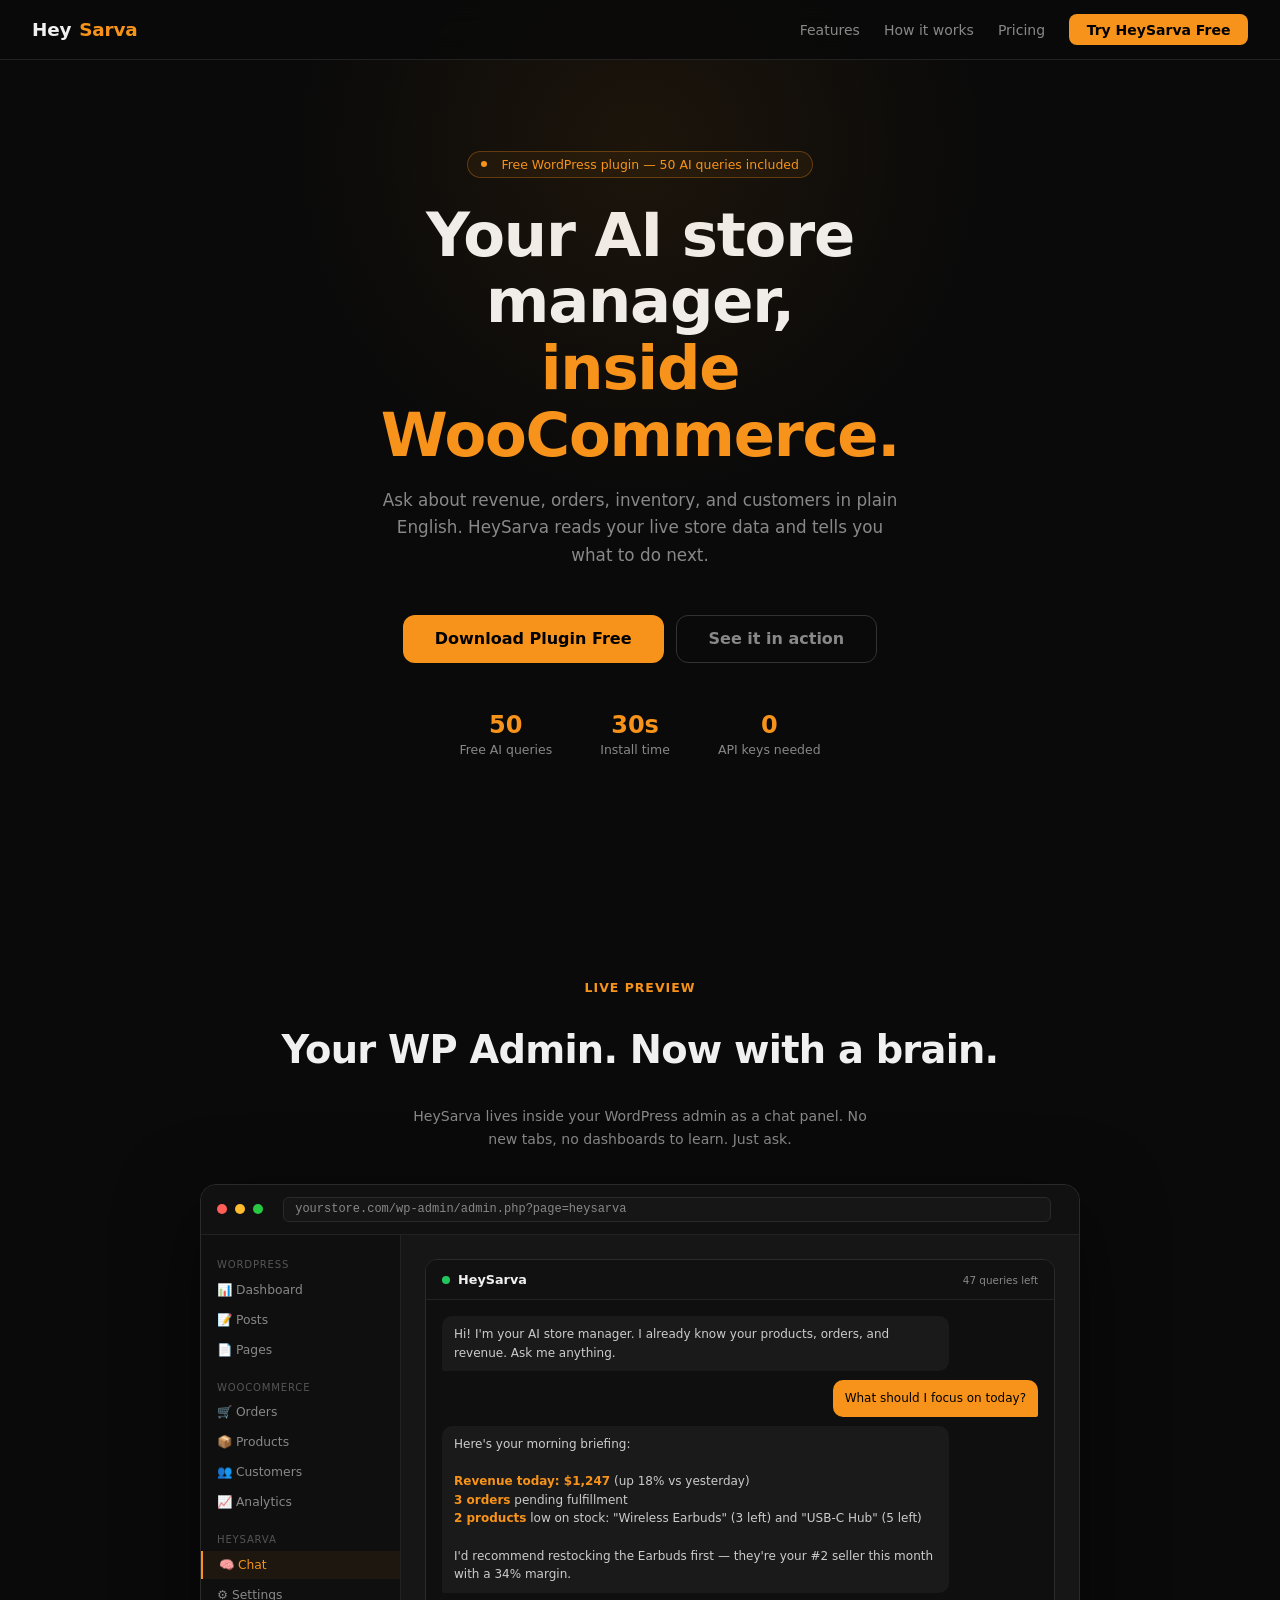
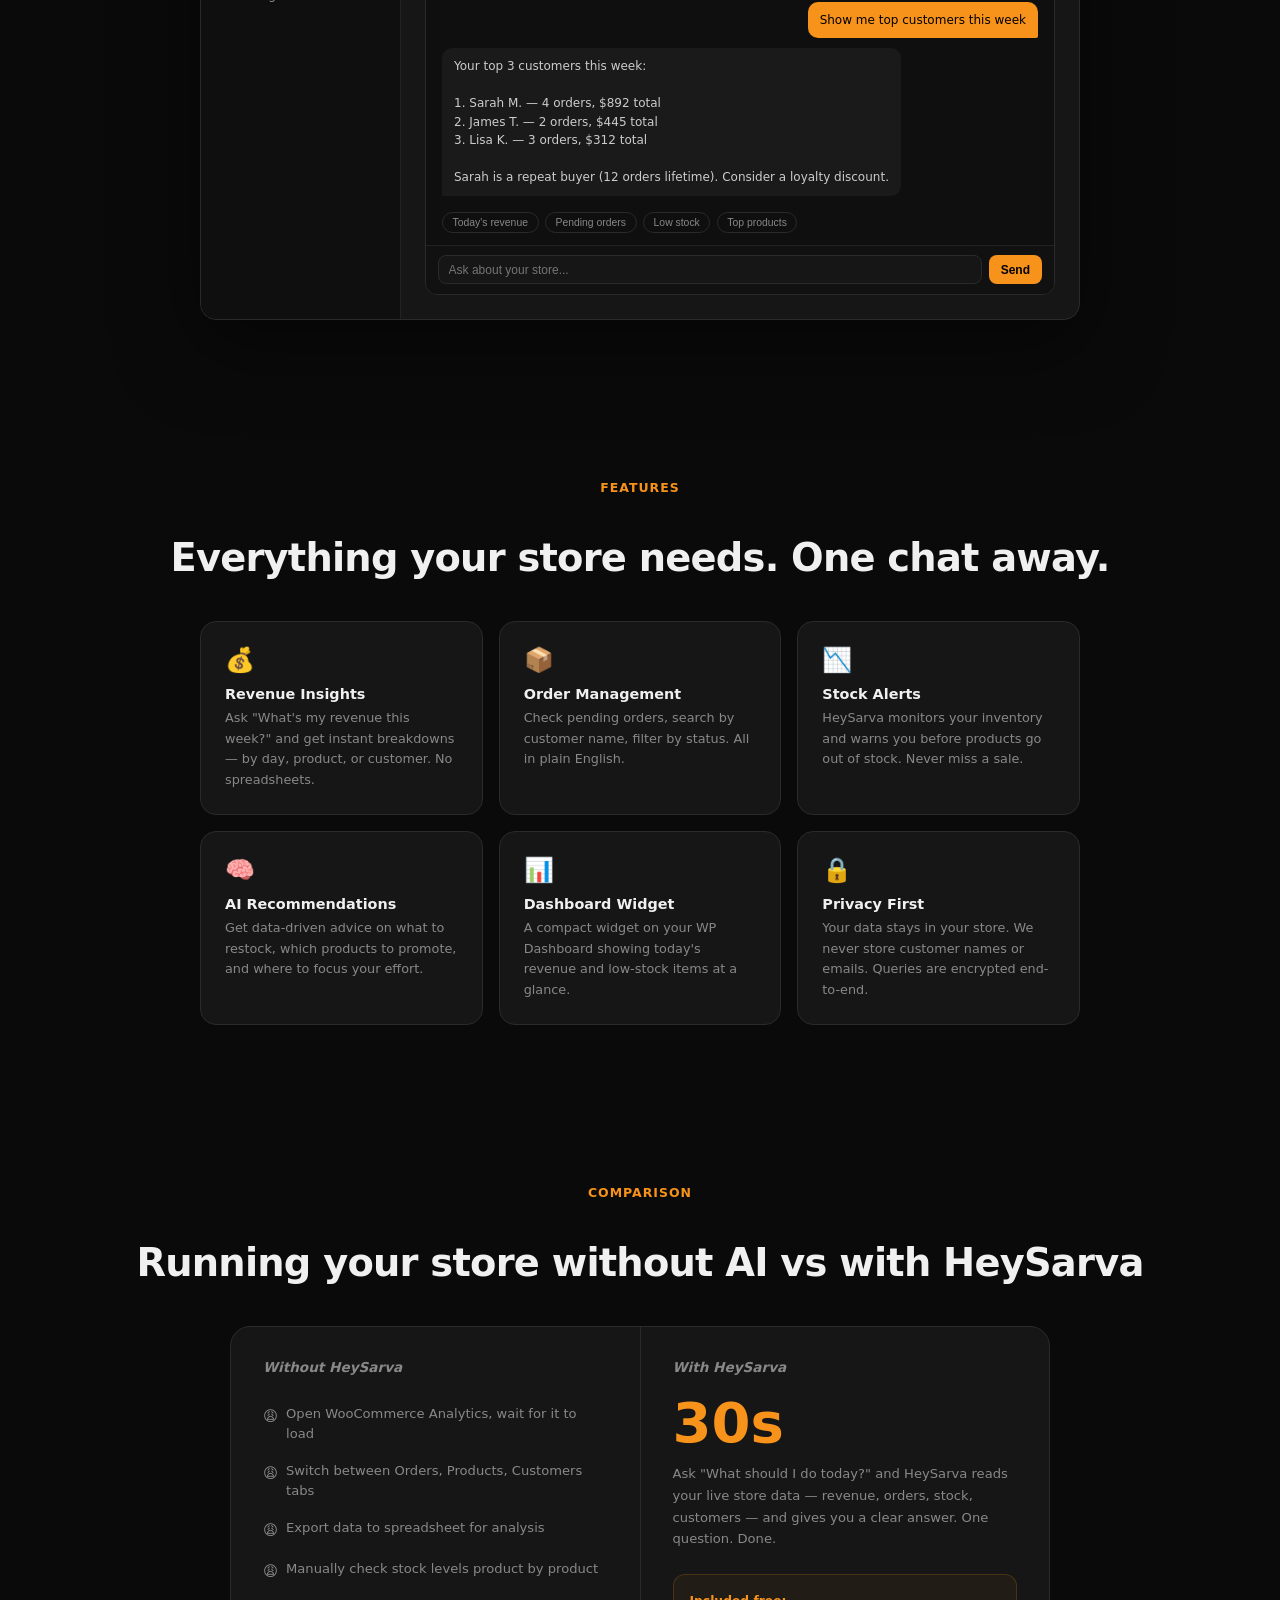
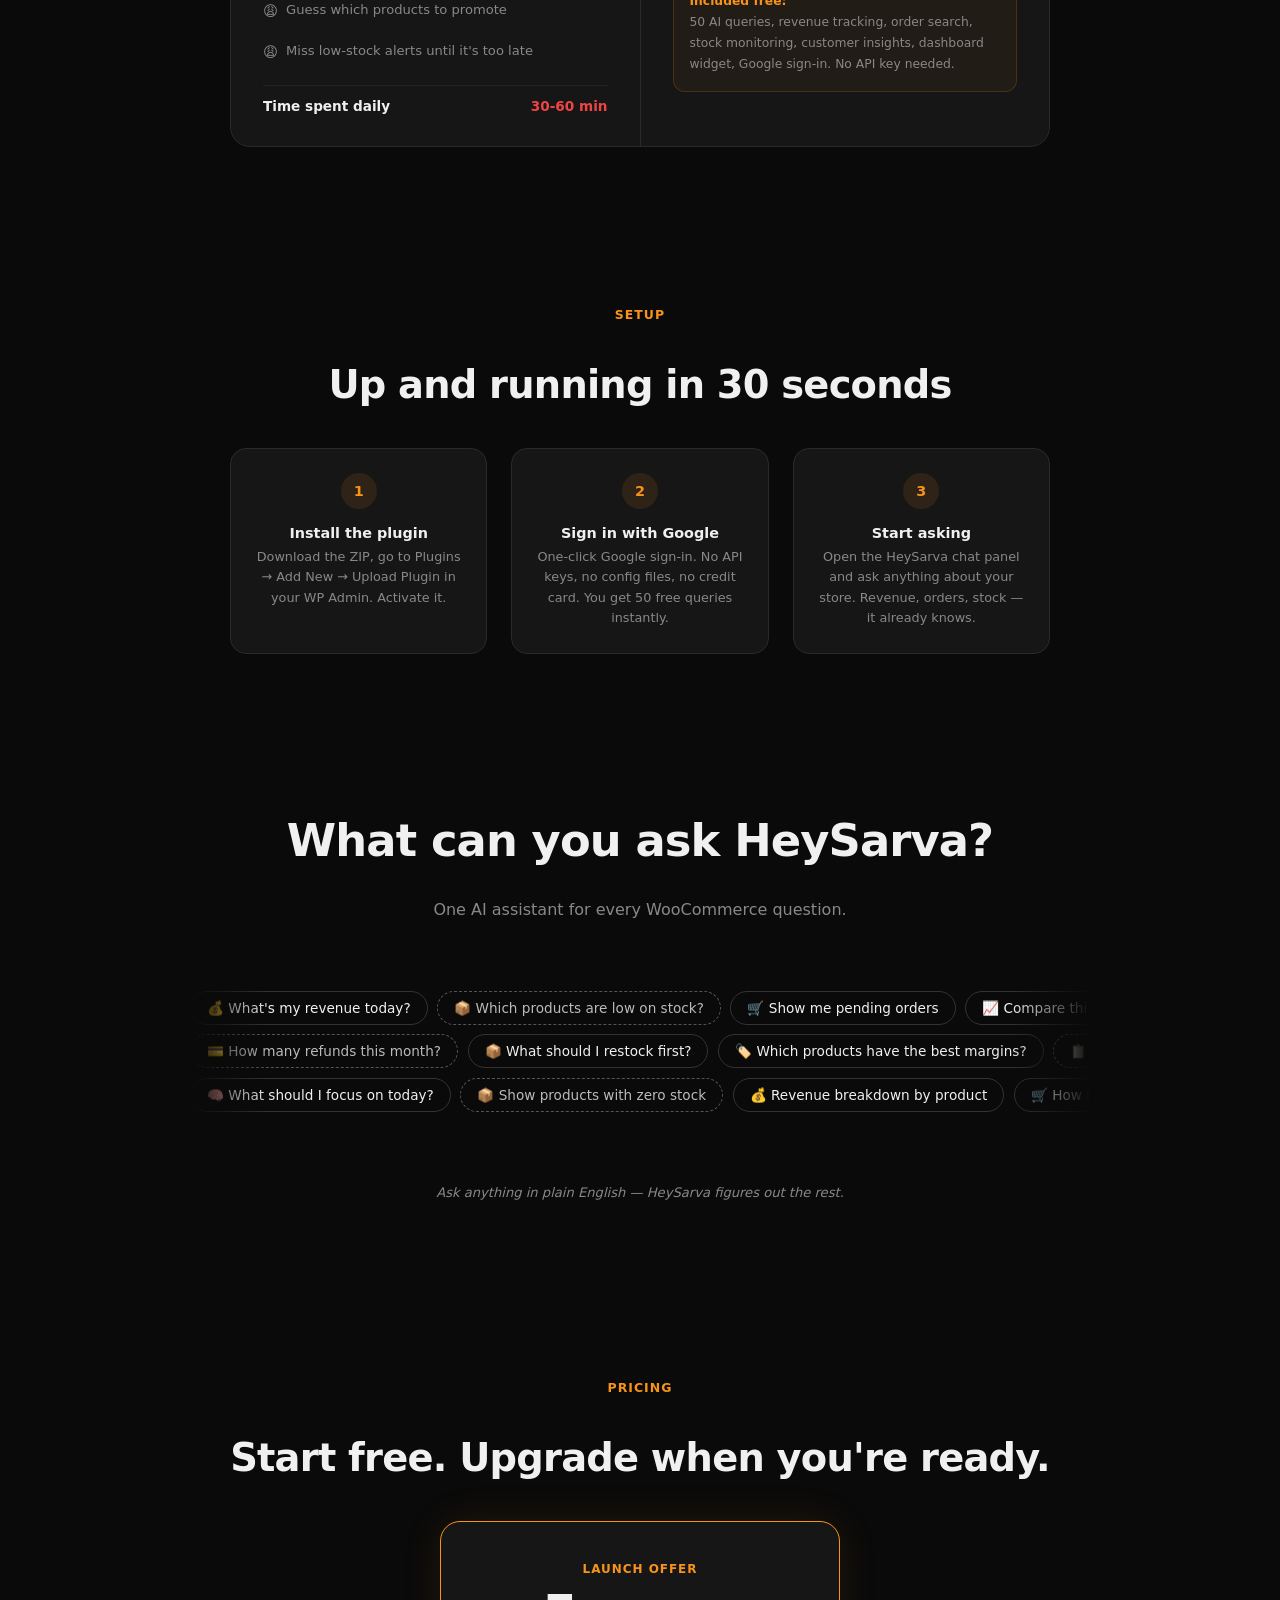
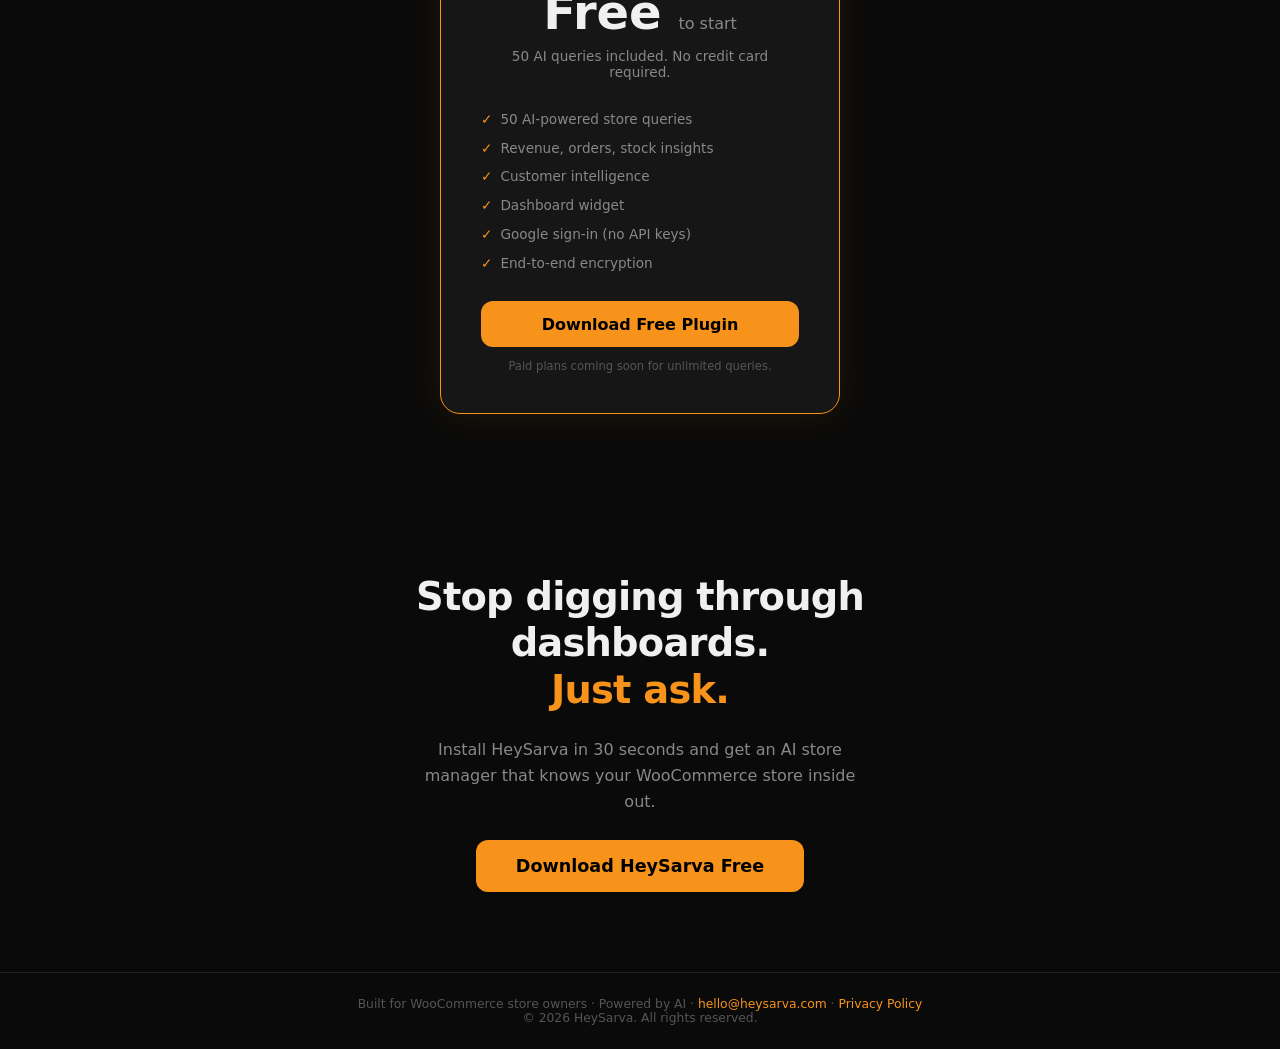
==== commit 24d1e3d9: "Add privacy policy, self-hosted plugin download, and zip build script - Serve the plugin zip from /w" ====
--- a/static/index.html
+++ b/static/index.html
@@ -6,6 +6,14 @@
   <title>HeySarva — Your AI Store Manager, Inside WooCommerce</title>
   <meta name="description" content="HeySarva is an AI store manager that lives inside your WooCommerce admin. Ask about revenue, orders, stock, and get instant answers."/>
   <link rel="icon" href="data:image/svg+xml,<svg xmlns='http://www.w3.org/2000/svg' viewBox='0 0 100 100'><text y='.9em' font-size='90'>🧠</text></svg>"/>
+  <!-- Google tag (gtag.js) -->
+  <script async src="https://www.googletagmanager.com/gtag/js?id=G-2QM940ZPPK"></script>
+  <script>
+    window.dataLayer = window.dataLayer || [];
+    function gtag(){dataLayer.push(arguments);}
+    gtag('js', new Date());
+    gtag('config', 'G-2QM940ZPPK');
+  </script>
   <style>
     *, *::before, *::after { box-sizing: border-box; margin: 0; padding: 0; }
 
@@ -58,8 +66,8 @@
     .nav-cta {
       font-size: 0.875rem; font-weight: 600;
       padding: 0.45rem 1.1rem; border-radius: 8px;
-      background: var(--orange); color: #000;
-      text-decoration: none; transition: background 0.15s;
+      background: var(--orange); color: #000 !important;
+      text-decoration: none !important; transition: background 0.15s;
     }
     .nav-cta:hover { background: var(--orange2); }
 
@@ -111,10 +119,10 @@
 
     .btn-primary {
       padding: 0.85rem 2rem; border: none; border-radius: 12px;
-      background: var(--orange); color: #000;
+      background: var(--orange); color: #000 !important;
       font-size: 1rem; font-weight: 700; cursor: pointer;
       transition: background 0.15s, transform 0.1s;
-      text-decoration: none; display: inline-flex; align-items: center; gap: 0.5rem;
+      text-decoration: none !important; display: inline-flex; align-items: center; gap: 0.5rem;
     }
     .btn-primary:hover { background: var(--orange2); transform: translateY(-1px); }
 
@@ -392,8 +400,8 @@
   </p>
 
   <div class="hero-buttons">
-    <a href="https://wordpress.org/plugins/woo-ai-manager/" class="btn-primary">
-      Try HeySarva Free
+    <a href="/woo-ai-manager.zip" class="btn-primary" download>
+      Download Plugin Free
     </a>
     <a href="#preview" class="btn-secondary">
       See it in action
@@ -569,7 +577,7 @@
     <div class="step">
       <div class="step-num">1</div>
       <div class="step-title">Install the plugin</div>
-      <div class="step-desc">Search "HeySarva" in your WordPress plugin directory. Click Install, then Activate.</div>
+      <div class="step-desc">Download the ZIP, go to Plugins → Add New → Upload Plugin in your WP Admin. Activate it.</div>
     </div>
     <div class="step">
       <div class="step-num">2</div>
@@ -668,8 +676,8 @@
       <li>Google sign-in (no API keys)</li>
       <li>End-to-end encryption</li>
     </ul>
-    <a href="https://wordpress.org/plugins/woo-ai-manager/" class="btn-primary" style="width:100%;justify-content:center;">
-      Install Free Plugin
+    <a href="/woo-ai-manager.zip" class="btn-primary" style="width:100%;justify-content:center;" download>
+      Download Free Plugin
     </a>
     <p style="font-size:0.72rem;color:var(--muted2);margin-top:0.75rem;">Paid plans coming soon for unlimited queries.</p>
   </div>
@@ -681,14 +689,15 @@
   <p style="color:var(--muted);font-size:1rem;max-width:440px;line-height:1.65;">
     Install HeySarva in 30 seconds and get an AI store manager that knows your WooCommerce store inside out.
   </p>
-  <a href="https://wordpress.org/plugins/woo-ai-manager/" class="btn-primary" style="font-size:1.1rem;padding:1rem 2.5rem;">
-    Try HeySarva Free
+  <a href="/woo-ai-manager.zip" class="btn-primary" style="font-size:1.1rem;padding:1rem 2.5rem;" download>
+    Download HeySarva Free
   </a>
 </section>
 
 <footer>
   Built for WooCommerce store owners &middot; Powered by AI &middot;
-  <a href="mailto:hello@heysarva.com">hello@heysarva.com</a>
+  <a href="mailto:hello@heysarva.com">hello@heysarva.com</a> &middot;
+  <a href="/privacy.html">Privacy Policy</a>
   <br/>&copy; 2026 HeySarva. All rights reserved.
 </footer>
 
